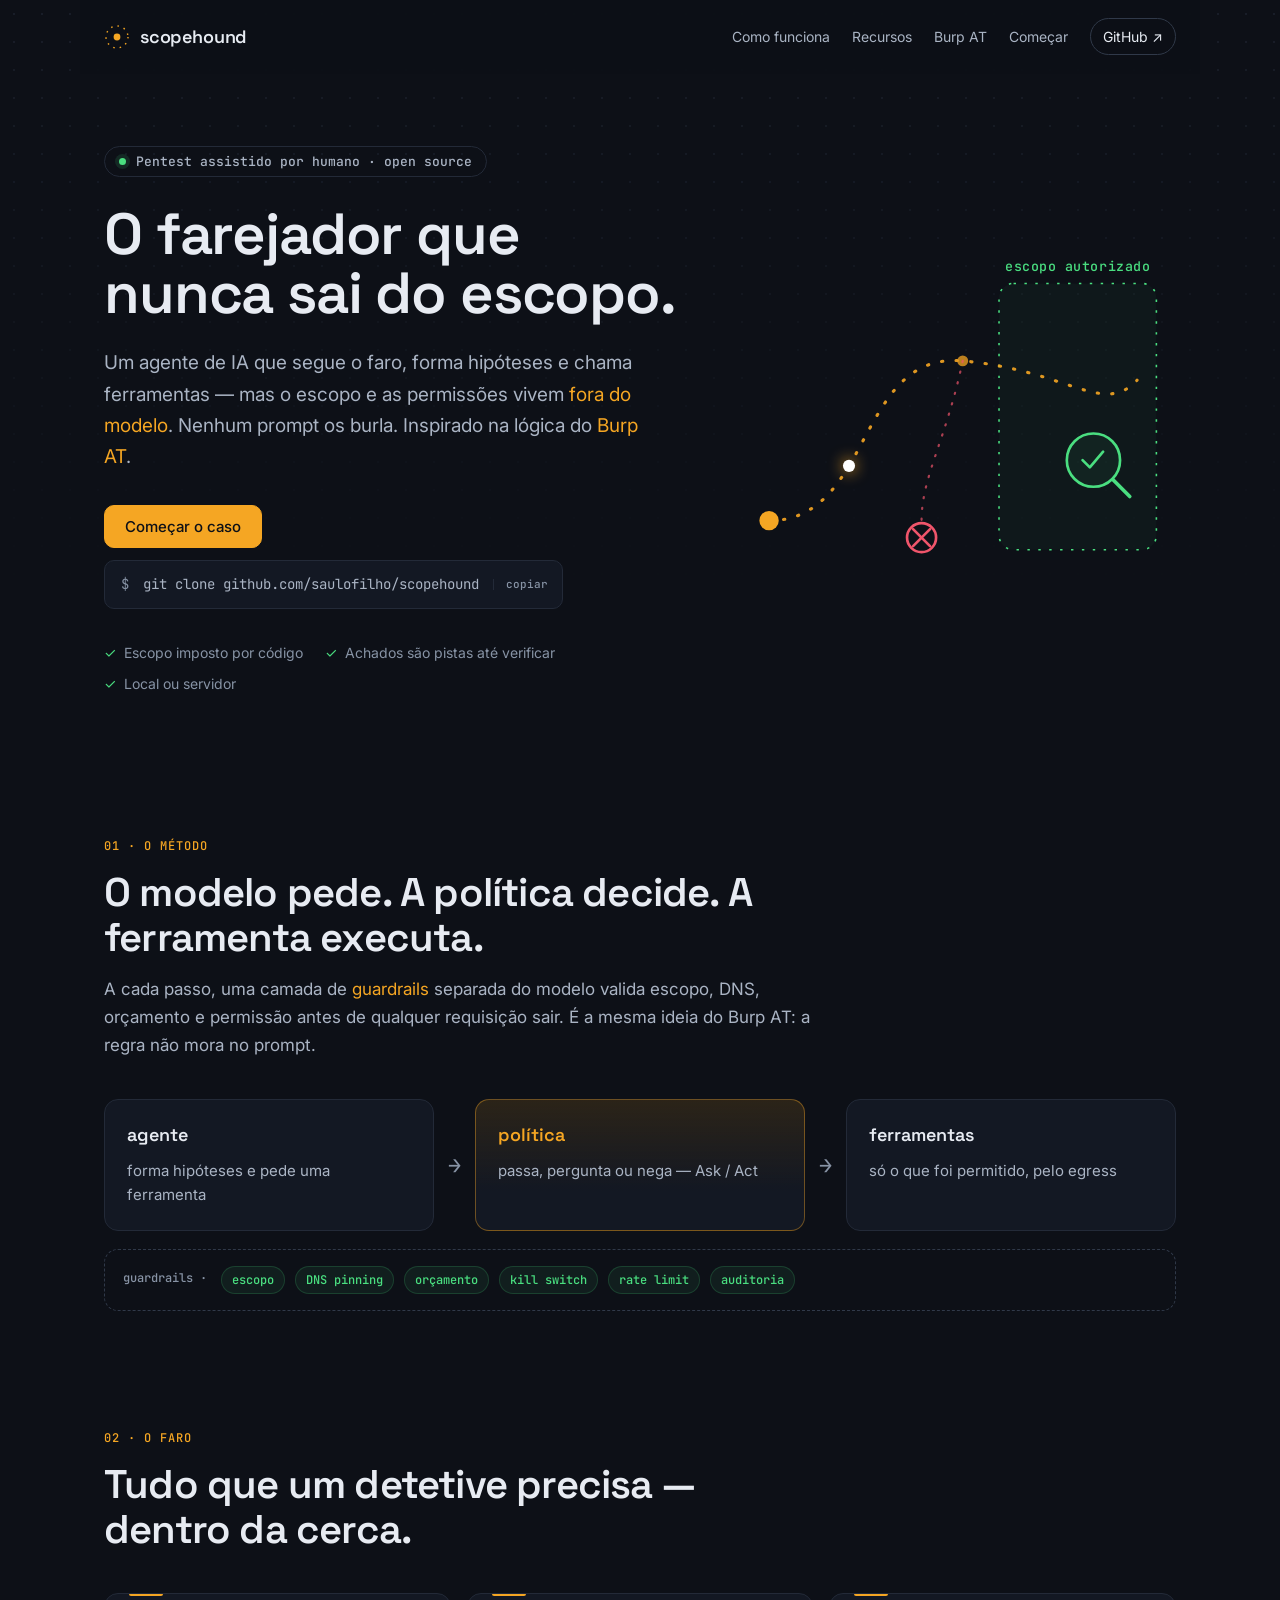
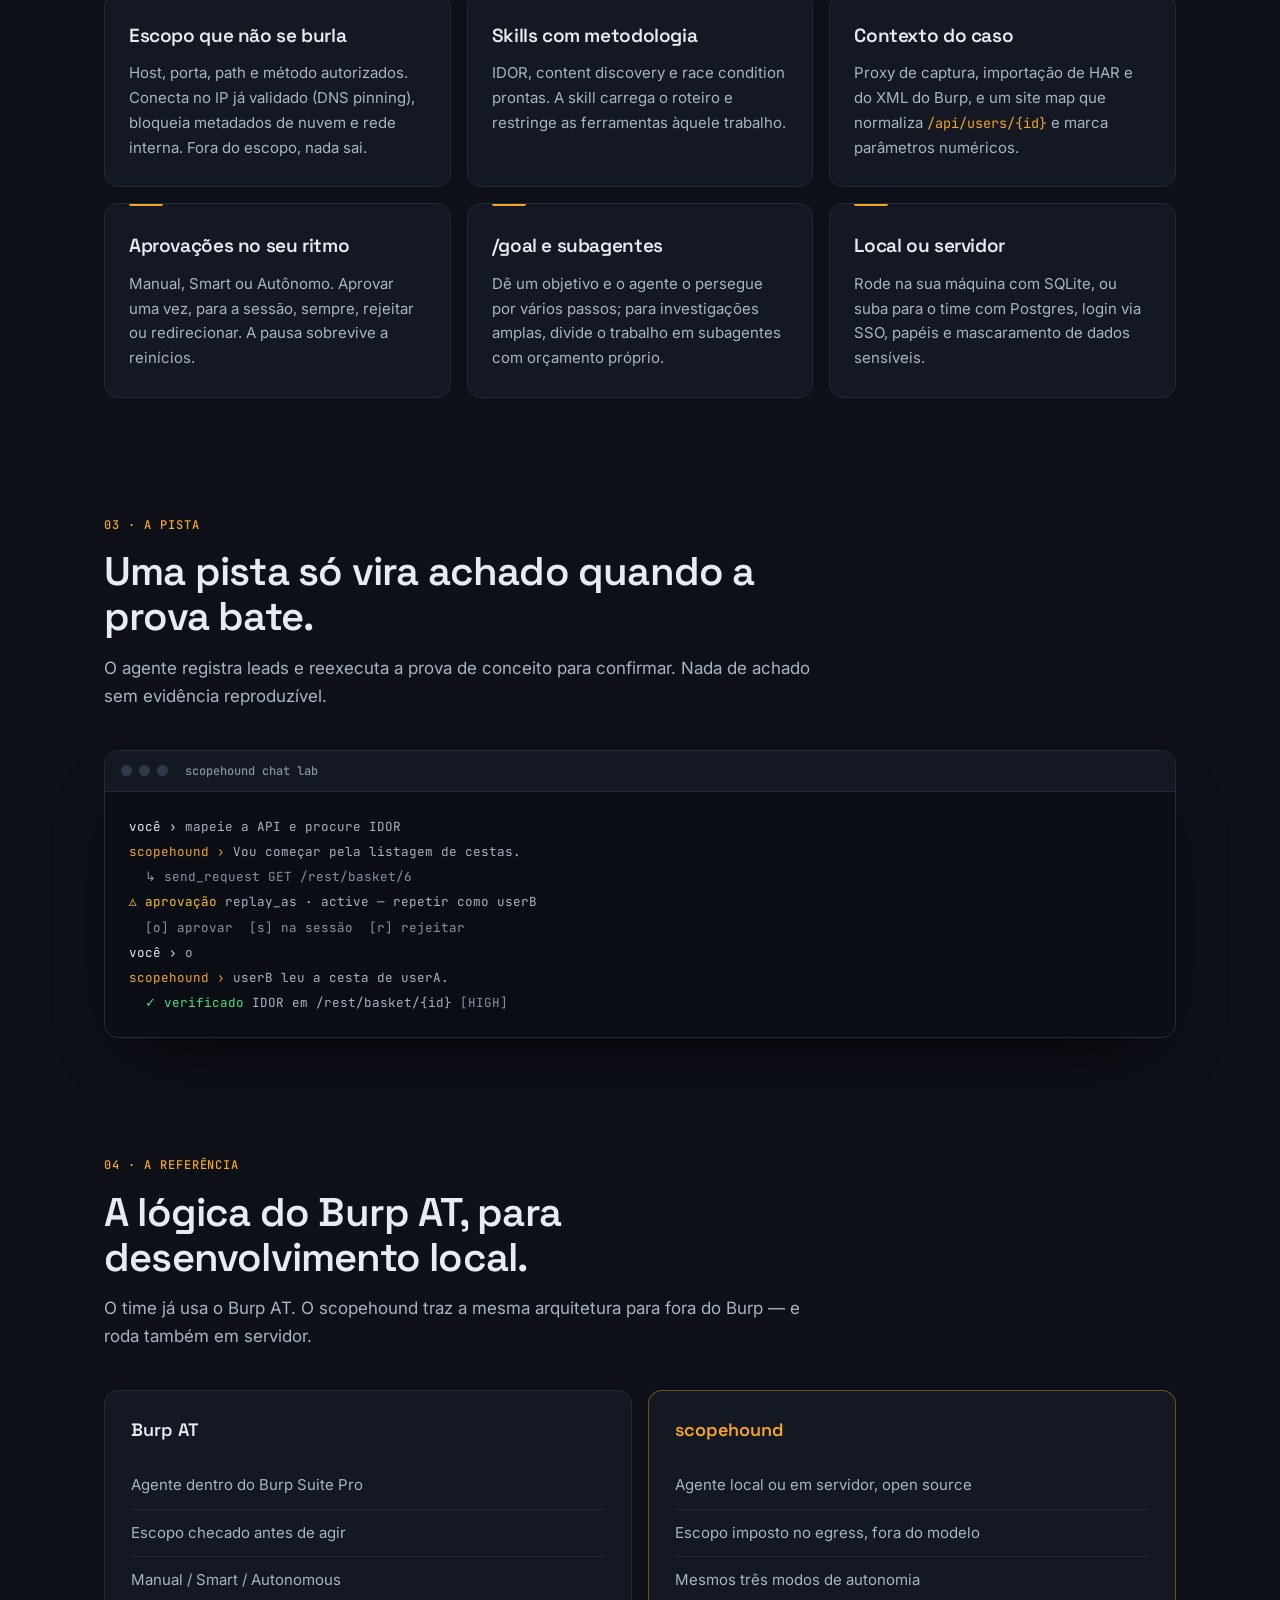
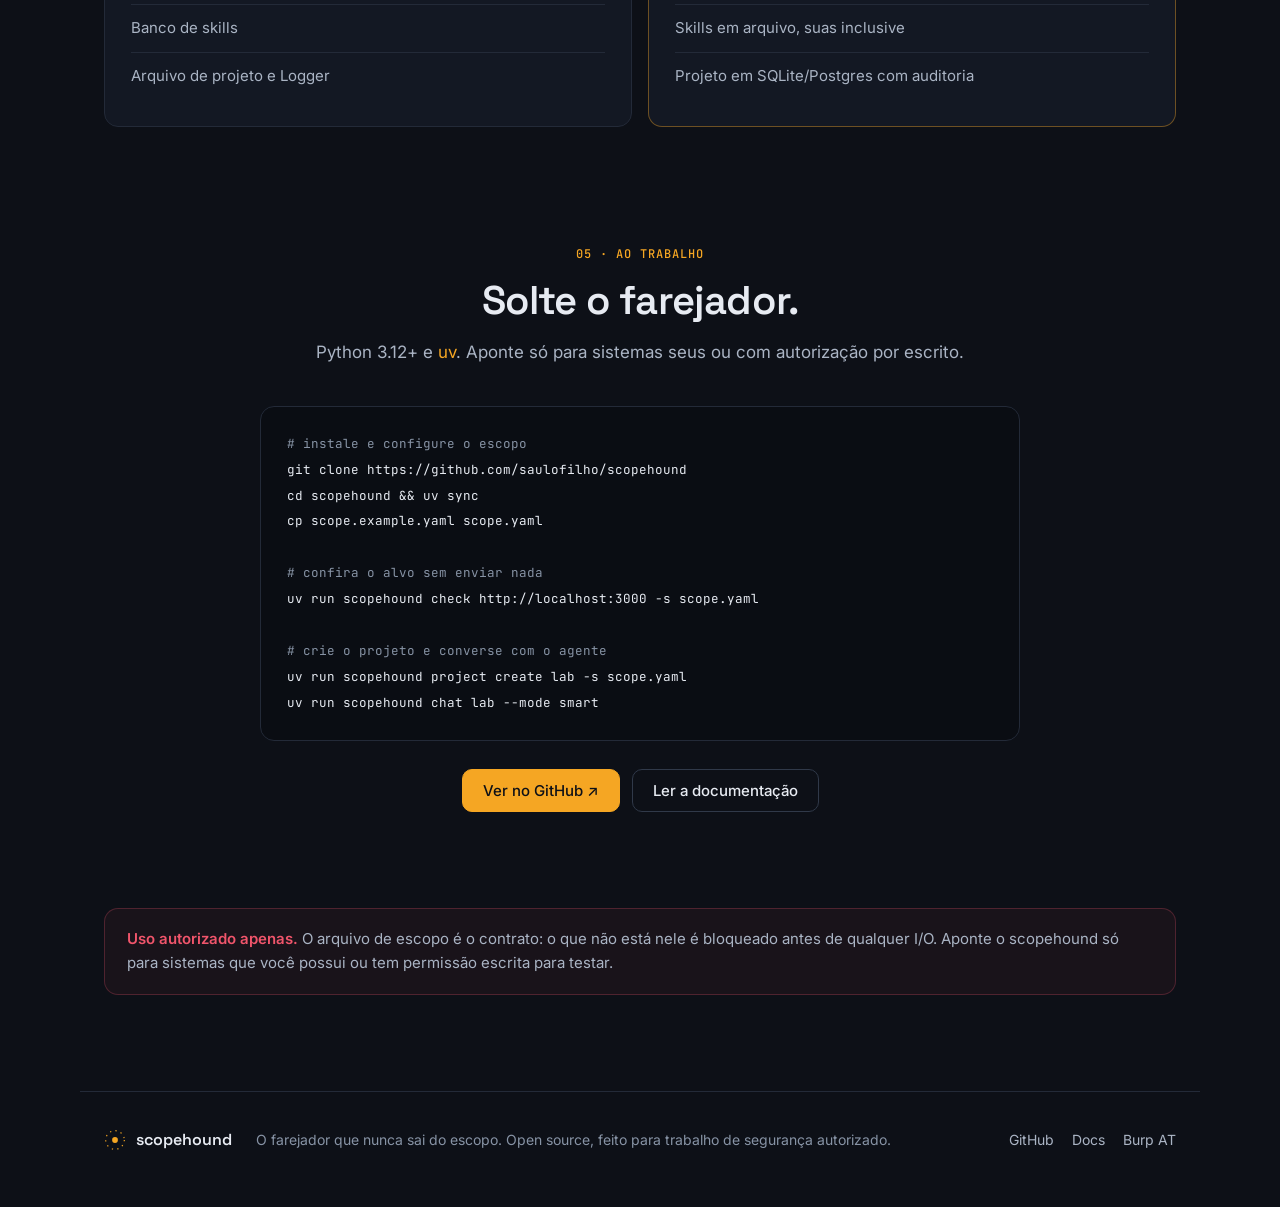
==== docs/index.html @ 9449664c "docs: site do projeto no GitHub Pages Landing page em docs/ (HTML/CSS/JS, sem build) com a identidad" ====
<!doctype html>
<html lang="pt-BR">
<head>
<meta charset="utf-8" />
<meta name="viewport" content="width=device-width, initial-scale=1" />
<title>scopehound — o farejador que nunca sai do escopo</title>
<meta name="description" content="Agente de IA para pentest assistido por humano, inspirado na lógica do Burp AT. Escopo e permissões vivem fora do modelo — nenhum prompt os burla. Roda local ou em servidor." />
<link rel="icon" href="favicon.svg" type="image/svg+xml" />
<meta property="og:type" content="website" />
<meta property="og:title" content="scopehound — o farejador que nunca sai do escopo" />
<meta property="og:description" content="Agente de IA para pentest assistido por humano. O escopo e as permissões vivem fora do modelo." />
<meta property="og:image" content="og.png" />
<meta property="og:url" content="https://saulofilho.github.io/scopehound/" />
<meta name="twitter:card" content="summary_large_image" />
<link rel="preconnect" href="https://fonts.googleapis.com" />
<link rel="preconnect" href="https://fonts.gstatic.com" crossorigin />
<link href="https://fonts.googleapis.com/css2?family=Space+Grotesk:wght@400;500;600;700&family=Inter:wght@400;500;600&family=JetBrains+Mono:wght@400;500&display=swap" rel="stylesheet" />
<link rel="stylesheet" href="styles.css" />
</head>
<body>
<a class="skip" href="#conteudo">Pular para o conteúdo</a>

<header class="nav" id="topo">
  <a class="brand" href="#topo" aria-label="scopehound, início">
    <svg class="brand-mark" width="26" height="26" viewBox="0 0 26 26" aria-hidden="true">
      <circle cx="13" cy="13" r="11" fill="none" stroke="var(--faro)" stroke-width="1.4" stroke-dasharray="1.5 5" />
      <circle cx="13" cy="13" r="3.4" fill="var(--faro)" />
    </svg>
    <span>scopehound</span>
  </a>
  <nav class="nav-links" aria-label="Seções">
    <a href="#como">Como funciona</a>
    <a href="#recursos">Recursos</a>
    <a href="#burp">Burp AT</a>
    <a href="#comecar">Começar</a>
    <a class="ghost" href="https://github.com/saulofilho/scopehound">GitHub ↗</a>
  </nav>
</header>

<main id="conteudo">

  <section class="hero">
    <div class="hero-text">
      <p class="eyebrow"><span class="dot"></span> Pentest assistido por humano · open source</p>
      <h1>O farejador que <br>nunca sai do escopo.</h1>
      <p class="lede">Um agente de IA que segue o faro, forma hipóteses e chama ferramentas — mas o escopo e as permissões vivem <em>fora do modelo</em>. Nenhum prompt os burla. Inspirado na lógica do <a href="https://portswigger.net/burp/burp-at">Burp AT</a>.</p>
      <div class="cta">
        <a class="btn primary" href="#comecar">Começar o caso</a>
        <code class="install" data-copy="git clone https://github.com/saulofilho/scopehound"><span>git clone github.com/saulofilho/scopehound</span><i class="copy" aria-hidden="true">copiar</i></code>
      </div>
      <ul class="trust">
        <li>Escopo imposto por código</li>
        <li>Achados são pistas até verificar</li>
        <li>Local ou servidor</li>
      </ul>
    </div>
    <div class="hero-art" aria-hidden="true">
      <svg viewBox="0 0 360 300" class="trail" role="img">
        <rect class="fence" x="214" y="40" width="130" height="220" rx="12" />
        <text class="fence-label" x="279" y="30" text-anchor="middle">escopo autorizado</text>
        <path id="scent" class="scent" d="M24 236 C110 236 96 96 184 104 S300 150 328 120" fill="none" />
        <circle class="faro" cx="24" cy="236" r="8" />
        <circle class="wp" cx="184" cy="104" r="4.5" />
        <path class="detour" d="M184 104 C170 170 150 200 150 236" fill="none" />
        <g class="blocked">
          <circle cx="150" cy="250" r="12" fill="none" />
          <line x1="143" y1="243" x2="157" y2="257" />
          <line x1="157" y1="243" x2="143" y2="257" />
        </g>
        <g class="verified">
          <circle class="lens" cx="292" cy="186" r="22" />
          <line class="lens-handle" x1="308" y1="202" x2="322" y2="216" />
          <path d="M283 186 l6 6 l11 -13" fill="none" />
        </g>
        <circle class="runner" r="5" />
      </svg>
    </div>
  </section>

  <section class="band" id="como">
    <div class="section-head">
      <span class="kicker">01 · o método</span>
      <h2>O modelo pede. A política decide. A ferramenta executa.</h2>
      <p>A cada passo, uma camada de <em>guardrails</em> separada do modelo valida escopo, DNS, orçamento e permissão antes de qualquer requisição sair. É a mesma ideia do Burp AT: a regra não mora no prompt.</p>
    </div>
    <div class="flow">
      <div class="flow-node"><span class="n">agente</span><p>forma hipóteses e pede uma ferramenta</p></div>
      <div class="flow-arrow" aria-hidden="true">→</div>
      <div class="flow-node accent"><span class="n">política</span><p>passa, pergunta ou nega — Ask / Act</p></div>
      <div class="flow-arrow" aria-hidden="true">→</div>
      <div class="flow-node"><span class="n">ferramentas</span><p>só o que foi permitido, pelo egress</p></div>
    </div>
    <div class="guardrail-strip">
      <span>escopo</span><span>DNS pinning</span><span>orçamento</span><span>kill switch</span><span>rate limit</span><span>auditoria</span>
    </div>
  </section>

  <section class="features" id="recursos">
    <div class="section-head">
      <span class="kicker">02 · o faro</span>
      <h2>Tudo que um detetive precisa — dentro da cerca.</h2>
    </div>
    <div class="grid">
      <article class="card">
        <h3>Escopo que não se burla</h3>
        <p>Host, porta, path e método autorizados. Conecta no IP já validado (DNS pinning), bloqueia metadados de nuvem e rede interna. Fora do escopo, nada sai.</p>
      </article>
      <article class="card">
        <h3>Skills com metodologia</h3>
        <p>IDOR, content discovery e race condition prontas. A skill carrega o roteiro e restringe as ferramentas àquele trabalho.</p>
      </article>
      <article class="card">
        <h3>Contexto do caso</h3>
        <p>Proxy de captura, importação de HAR e do XML do Burp, e um site map que normaliza <code>/api/users/{id}</code> e marca parâmetros numéricos.</p>
      </article>
      <article class="card">
        <h3>Aprovações no seu ritmo</h3>
        <p>Manual, Smart ou Autônomo. Aprovar uma vez, para a sessão, sempre, rejeitar ou redirecionar. A pausa sobrevive a reinícios.</p>
      </article>
      <article class="card">
        <h3>/goal e subagentes</h3>
        <p>Dê um objetivo e o agente o persegue por vários passos; para investigações amplas, divide o trabalho em subagentes com orçamento próprio.</p>
      </article>
      <article class="card">
        <h3>Local ou servidor</h3>
        <p>Rode na sua máquina com SQLite, ou suba para o time com Postgres, login via SSO, papéis e mascaramento de dados sensíveis.</p>
      </article>
    </div>
  </section>

  <section class="band terminal-band">
    <div class="section-head">
      <span class="kicker">03 · a pista</span>
      <h2>Uma pista só vira achado quando a prova bate.</h2>
      <p>O agente registra leads e reexecuta a prova de conceito para confirmar. Nada de achado sem evidência reproduzível.</p>
    </div>
    <div class="terminal" role="img" aria-label="Transcrição de uma sessão do scopehound no terminal">
      <div class="term-head"><span></span><span></span><span></span><em>scopehound chat lab</em></div>
      <pre><code><span class="u">você ›</span> mapeie a API e procure IDOR
<span class="a">scopehound ›</span> Vou começar pela listagem de cestas.
  <span class="muted">↳ send_request GET /rest/basket/6</span>
<span class="warn">⚠ aprovação</span> replay_as · active — repetir como userB
  <span class="muted">[o] aprovar  [s] na sessão  [r] rejeitar</span>
<span class="u">você ›</span> o
<span class="a">scopehound ›</span> userB leu a cesta de userA.
  <span class="ok">✓ verificado</span> IDOR em /rest/basket/{id} <span class="muted">[HIGH]</span></code></pre>
    </div>
  </section>

  <section class="band compare" id="burp">
    <div class="section-head">
      <span class="kicker">04 · a referência</span>
      <h2>A lógica do Burp AT, para desenvolvimento local.</h2>
      <p>O time já usa o Burp AT. O scopehound traz a mesma arquitetura para fora do Burp — e roda também em servidor.</p>
    </div>
    <div class="compare-grid">
      <div class="col"><span class="col-h">Burp AT</span>
        <ul><li>Agente dentro do Burp Suite Pro</li><li>Escopo checado antes de agir</li><li>Manual / Smart / Autonomous</li><li>Banco de skills</li><li>Arquivo de projeto e Logger</li></ul>
      </div>
      <div class="col mine"><span class="col-h">scopehound</span>
        <ul><li>Agente local ou em servidor, open source</li><li>Escopo imposto no egress, fora do modelo</li><li>Mesmos três modos de autonomia</li><li>Skills em arquivo, suas inclusive</li><li>Projeto em SQLite/Postgres com auditoria</li></ul>
      </div>
    </div>
  </section>

  <section class="start" id="comecar">
    <div class="section-head center">
      <span class="kicker">05 · ao trabalho</span>
      <h2>Solte o farejador.</h2>
      <p>Python 3.12+ e <a href="https://docs.astral.sh/uv/">uv</a>. Aponte só para sistemas seus ou com autorização por escrito.</p>
    </div>
    <div class="steps">
      <pre class="code-block"><code><span class="c"># instale e configure o escopo</span>
git clone https://github.com/saulofilho/scopehound
cd scopehound &amp;&amp; uv sync
cp scope.example.yaml scope.yaml

<span class="c"># confira o alvo sem enviar nada</span>
uv run scopehound check http://localhost:3000 -s scope.yaml

<span class="c"># crie o projeto e converse com o agente</span>
uv run scopehound project create lab -s scope.yaml
uv run scopehound chat lab --mode smart</code></pre>
    </div>
    <div class="start-cta">
      <a class="btn primary" href="https://github.com/saulofilho/scopehound">Ver no GitHub ↗</a>
      <a class="btn" href="https://github.com/saulofilho/scopehound#readme">Ler a documentação</a>
    </div>
  </section>

  <aside class="authorized">
    <strong>Uso autorizado apenas.</strong> O arquivo de escopo é o contrato: o que não está nele é bloqueado antes de qualquer I/O. Aponte o scopehound só para sistemas que você possui ou tem permissão escrita para testar.
  </aside>

</main>

<footer class="foot">
  <div class="foot-brand">
    <svg width="22" height="22" viewBox="0 0 26 26" aria-hidden="true"><circle cx="13" cy="13" r="11" fill="none" stroke="var(--faro)" stroke-width="1.4" stroke-dasharray="1.5 5"/><circle cx="13" cy="13" r="3.4" fill="var(--faro)"/></svg>
    <span>scopehound</span>
  </div>
  <p>O farejador que nunca sai do escopo. Open source, feito para trabalho de segurança autorizado.</p>
  <nav class="foot-links">
    <a href="https://github.com/saulofilho/scopehound">GitHub</a>
    <a href="https://github.com/saulofilho/scopehound#readme">Docs</a>
    <a href="https://portswigger.net/burp/burp-at">Burp AT</a>
  </nav>
</footer>

<script src="app.js"></script>
</body>
</html>
---- docs/styles.css ----
:root {
  --tinta: #0d1017;
  --painel: #131823;
  --painel-2: #181e2b;
  --linha: #232a38;
  --linha-forte: #303949;
  --texto: #e7ebf2;
  --texto-2: #aab4c4;
  --nevoa: #8793a5;
  --faro: #f5a623;
  --faro-suave: #f5a62322;
  --ok: #4ade80;
  --bloq: #f0556b;
  --display: "Space Grotesk", system-ui, sans-serif;
  --corpo: "Inter", system-ui, sans-serif;
  --mono: "JetBrains Mono", ui-monospace, monospace;
  --raio: 14px;
  --largura: 1120px;
}

* { box-sizing: border-box; }
html { scroll-behavior: smooth; -webkit-text-size-adjust: 100%; }
@media (prefers-reduced-motion: reduce) { html { scroll-behavior: auto; } }

body {
  margin: 0;
  background: var(--tinta);
  color: var(--texto);
  font: 16px/1.65 var(--corpo);
  -webkit-font-smoothing: antialiased;
  overflow-x: hidden;
}
body::before {
  content: "";
  position: fixed;
  inset: 0;
  z-index: -1;
  background-image: radial-gradient(var(--linha) 1px, transparent 1px);
  background-size: 28px 28px;
  mask-image: linear-gradient(to bottom, #000 0%, transparent 70%);
  opacity: .55;
  pointer-events: none;
}

a { color: var(--faro); text-decoration: none; }
a:hover { text-decoration: underline; text-underline-offset: 3px; }
em { font-style: normal; color: var(--faro); }
code, pre { font-family: var(--mono); font-variant-ligatures: none; }
code { font-size: .9em; }
:focus-visible { outline: 2px solid var(--faro); outline-offset: 3px; border-radius: 6px; }

.skip { position: absolute; left: -9999px; }
.skip:focus { left: 16px; top: 16px; z-index: 10; background: var(--painel); padding: 8px 12px; border-radius: 8px; }

/* ---- nav ---- */
.nav {
  position: sticky; top: 0; z-index: 5;
  display: flex; align-items: center; gap: 24px;
  max-width: var(--largura); margin: 0 auto; padding: 18px 24px;
  backdrop-filter: blur(10px);
  background: color-mix(in srgb, var(--tinta) 82%, transparent);
  border-bottom: 1px solid transparent;
  transition: border-color .2s;
}
.nav.scrolled { border-bottom-color: var(--linha); }
.brand { display: inline-flex; align-items: center; gap: 10px; color: var(--texto); font: 600 18px/1 var(--display); letter-spacing: -.01em; }
.brand:hover { text-decoration: none; }
.nav-links { margin-left: auto; display: flex; gap: 22px; align-items: center; }
.nav-links a { color: var(--texto-2); font-size: 14px; }
.nav-links a:hover { color: var(--texto); text-decoration: none; }
.nav-links .ghost { border: 1px solid var(--linha-forte); padding: 6px 12px; border-radius: 999px; color: var(--texto); }

/* ---- layout ---- */
main > section, .authorized { max-width: var(--largura); margin: 0 auto; padding: 0 24px; }
.band, .features, .start { padding-top: 112px; }

.section-head { max-width: 720px; margin-bottom: 40px; }
.section-head.center { margin-left: auto; margin-right: auto; text-align: center; }
.kicker { font: 500 12px/1 var(--mono); color: var(--faro); letter-spacing: .08em; text-transform: uppercase; }
h1, h2, h3 { font-family: var(--display); letter-spacing: -.02em; margin: 0; }
h2 { font-size: clamp(28px, 3.6vw, 40px); line-height: 1.12; font-weight: 600; margin: 14px 0 14px; }
.section-head p { color: var(--texto-2); font-size: 17px; margin: 0; }

/* ---- hero ---- */
.hero { display: grid; grid-template-columns: minmax(0, 1.35fr) minmax(0, 1fr); gap: 48px; align-items: center; padding-top: 72px; padding-bottom: 24px; }
.eyebrow { display: inline-flex; align-items: center; gap: 10px; font: 500 13px/1 var(--mono); color: var(--texto-2); border: 1px solid var(--linha); padding: 8px 14px; border-radius: 999px; margin: 0 0 28px; }
.eyebrow .dot { width: 7px; height: 7px; border-radius: 50%; background: var(--ok); box-shadow: 0 0 0 4px #4ade801f; }
h1 { font-size: clamp(34px, 5vw, 58px); line-height: 1.02; font-weight: 600; }
.lede { font-size: 19px; color: var(--texto-2); max-width: 560px; margin: 24px 0 32px; }
.cta { display: flex; flex-wrap: wrap; gap: 12px; align-items: center; }
.btn {
  display: inline-flex; align-items: center; gap: 8px;
  font: 500 15px/1 var(--corpo); color: var(--texto);
  padding: 13px 20px; border-radius: 10px; border: 1px solid var(--linha-forte);
  transition: transform .15s, background .15s, border-color .15s;
}
.btn:hover { text-decoration: none; border-color: var(--nevoa); transform: translateY(-1px); }
.btn.primary { background: var(--faro); color: var(--tinta); border-color: var(--faro); }
.btn.primary:hover { background: #ffb43d; border-color: #ffb43d; }
.install {
  display: inline-flex; max-width: 100%; min-width: 0; align-items: center; gap: 14px; cursor: pointer;
  background: var(--painel); border: 1px solid var(--linha); color: var(--texto-2);
  padding: 12px 14px 12px 16px; border-radius: 10px; font-size: 14px;
}
.install span { overflow: hidden; text-overflow: ellipsis; white-space: nowrap; min-width: 0; }
.install::before { content: "$"; color: var(--nevoa); }
.install .copy { font: 500 11px/1 var(--mono); font-style: normal; color: var(--nevoa); border-left: 1px solid var(--linha); padding-left: 12px; }
.install.copied .copy { color: var(--ok); }
.trust { list-style: none; display: flex; flex-wrap: wrap; gap: 8px 22px; padding: 0; margin: 32px 0 0; color: var(--nevoa); font-size: 14px; }
.trust li::before { content: "✓"; color: var(--ok); margin-right: 8px; }

.hero-art { position: relative; }
.trail { width: 100%; height: auto; overflow: visible; }
.fence { fill: #4ade800a; stroke: var(--ok); stroke-width: 1.3; stroke-dasharray: 2 7; }
.fence-label { font: 500 11px var(--mono); fill: var(--ok); letter-spacing: .04em; }
.scent { stroke: var(--faro); stroke-width: 2.6; stroke-linecap: round; stroke-dasharray: 1 11; opacity: .9; }
.faro { fill: var(--faro); }
.wp { fill: var(--faro); opacity: .75; }
.lens { fill: #4ade800d; }
.lens-handle { stroke: var(--ok); stroke-width: 3; stroke-linecap: round; }
.detour { stroke: var(--bloq); stroke-width: 1.8; stroke-linecap: round; stroke-dasharray: 1 8; opacity: .7; }
.verified circle, .verified path { stroke: var(--ok); stroke-width: 2.2; stroke-linecap: round; stroke-linejoin: round; }
.blocked circle, .blocked line { stroke: var(--bloq); stroke-width: 2.2; stroke-linecap: round; }
.runner { fill: #fff; filter: drop-shadow(0 0 6px var(--faro)); }
.faro { animation: pulse 2.4s ease-in-out infinite; transform-origin: 24px 236px; }
@keyframes pulse { 50% { transform: scale(1.25); opacity: .75; } }

/* ---- fluxo ---- */
.flow { display: grid; grid-template-columns: 1fr auto 1fr auto 1fr; gap: 14px; align-items: stretch; }
.flow-node { background: var(--painel); border: 1px solid var(--linha); border-radius: var(--raio); padding: 22px; }
.flow-node .n { font: 600 18px/1 var(--display); }
.flow-node p { color: var(--texto-2); margin: 10px 0 0; font-size: 15px; }
.flow-node.accent { border-color: #f5a62366; background: linear-gradient(180deg, var(--faro-suave), var(--painel) 70%); }
.flow-node.accent .n { color: var(--faro); }
.flow-arrow { display: grid; place-items: center; color: var(--nevoa); font: 500 22px var(--mono); }
.guardrail-strip { margin-top: 18px; display: flex; flex-wrap: wrap; gap: 10px; padding: 16px 18px; border: 1px dashed var(--linha-forte); border-radius: var(--raio); }
.guardrail-strip::before { content: "guardrails ·"; font: 500 12px/2 var(--mono); color: var(--nevoa); margin-right: 4px; }
.guardrail-strip span { font: 500 12px/1 var(--mono); color: var(--ok); background: #4ade8012; border: 1px solid #4ade802e; padding: 7px 10px; border-radius: 999px; }

/* ---- recursos ---- */
.grid { display: grid; grid-template-columns: repeat(3, 1fr); gap: 16px; }
.card {
  position: relative; background: var(--painel); border: 1px solid var(--linha); border-radius: var(--raio);
  padding: 26px 24px; transition: border-color .2s, transform .2s;
}
.card::before { content: ""; position: absolute; left: 24px; top: 0; width: 34px; height: 2px; background: var(--faro); border-radius: 0 0 2px 2px; }
.card:hover { border-color: var(--linha-forte); transform: translateY(-2px); }
.card h3 { font-size: 19px; font-weight: 600; margin-bottom: 10px; }
.card p { color: var(--texto-2); margin: 0; font-size: 15px; }
.card code { color: var(--faro); }

/* ---- terminal ---- */
.terminal { background: #0a0d13; border: 1px solid var(--linha); border-radius: var(--raio); overflow: hidden; box-shadow: 0 30px 80px -40px #000; }
.term-head { display: flex; align-items: center; gap: 7px; padding: 12px 16px; border-bottom: 1px solid var(--linha); background: var(--painel); }
.term-head span { width: 11px; height: 11px; border-radius: 50%; background: var(--linha-forte); }
.term-head em { margin-left: 10px; font: 500 12px var(--mono); color: var(--nevoa); }
.terminal pre { margin: 0; padding: 22px 24px; overflow-x: auto; font: 14px/1.8 var(--mono); color: var(--texto-2); }
.terminal .u { color: var(--texto); }
.terminal .a { color: var(--faro); }
.terminal .muted { color: var(--nevoa); }
.terminal .warn { color: #fbbf24; }
.terminal .ok { color: var(--ok); }

/* ---- comparação ---- */
.compare-grid { display: grid; grid-template-columns: 1fr 1fr; gap: 16px; }
.col { background: var(--painel); border: 1px solid var(--linha); border-radius: var(--raio); padding: 26px; }
.col.mine { border-color: #f5a62366; }
.col-h { font: 600 18px/1 var(--display); }
.col.mine .col-h { color: var(--faro); }
.col ul { list-style: none; padding: 0; margin: 18px 0 0; }
.col li { padding: 11px 0; border-top: 1px solid var(--linha); color: var(--texto-2); font-size: 15px; }
.col li:first-child { border-top: 0; }

/* ---- começar ---- */
.steps { max-width: 760px; margin: 0 auto; }
.code-block { background: #0a0d13; border: 1px solid var(--linha); border-radius: var(--raio); padding: 24px 26px; margin: 0; overflow-x: auto; font: 14px/1.85 var(--mono); color: var(--texto); }
.code-block .c { color: var(--nevoa); }
.start-cta { display: flex; justify-content: center; gap: 12px; flex-wrap: wrap; margin-top: 28px; }

.authorized {
  margin-top: 96px !important; padding: 18px 22px !important;
  max-width: calc(var(--largura) - 48px) !important;
  border: 1px solid #f0556b40; background: #f0556b0d; border-radius: var(--raio);
  color: var(--texto-2); font-size: 15px;
}
.authorized strong { color: var(--bloq); font-weight: 600; }

/* ---- rodapé ---- */
.foot { max-width: var(--largura); margin: 96px auto 0; padding: 36px 24px 56px; border-top: 1px solid var(--linha); display: grid; grid-template-columns: auto 1fr auto; gap: 24px; align-items: center; }
.foot-brand { display: inline-flex; align-items: center; gap: 10px; font: 600 16px var(--display); }
.foot p { color: var(--nevoa); font-size: 14px; margin: 0; }
.foot-links { display: flex; gap: 18px; }
.foot-links a { color: var(--texto-2); font-size: 14px; }

/* ---- revelar ao rolar ---- */
.reveal { opacity: 0; transform: translateY(18px); transition: opacity .6s ease, transform .6s ease; }
.reveal.in { opacity: 1; transform: none; }
@media (prefers-reduced-motion: reduce) {
  .reveal { opacity: 1; transform: none; transition: none; }
  .faro { animation: none; }
}

/* ---- responsivo ---- */
@media (max-width: 920px) {
  .hero { grid-template-columns: minmax(0, 1fr); padding-top: 40px; }
  .hero-art { max-width: 440px; }
  .grid { grid-template-columns: 1fr 1fr; }
  .flow { grid-template-columns: 1fr; }
  .flow-arrow { transform: rotate(90deg); padding: 2px 0; }
}
@media (max-width: 640px) {
  .nav { padding: 14px 16px; }
  .nav-links a:not(.ghost) { display: none; }
  main > section, .authorized { padding-left: 16px; padding-right: 16px; }
  .band, .features, .start { padding-top: 80px; }
  .grid, .compare-grid { grid-template-columns: minmax(0, 1fr); }
  .flow { grid-template-columns: minmax(0, 1fr); }
  h1 br { display: none; }
  .eyebrow { font-size: 12px; }
  .foot { grid-template-columns: 1fr; padding: 32px 16px 48px; }
  .authorized { margin-left: 16px !important; margin-right: 16px !important; }
}
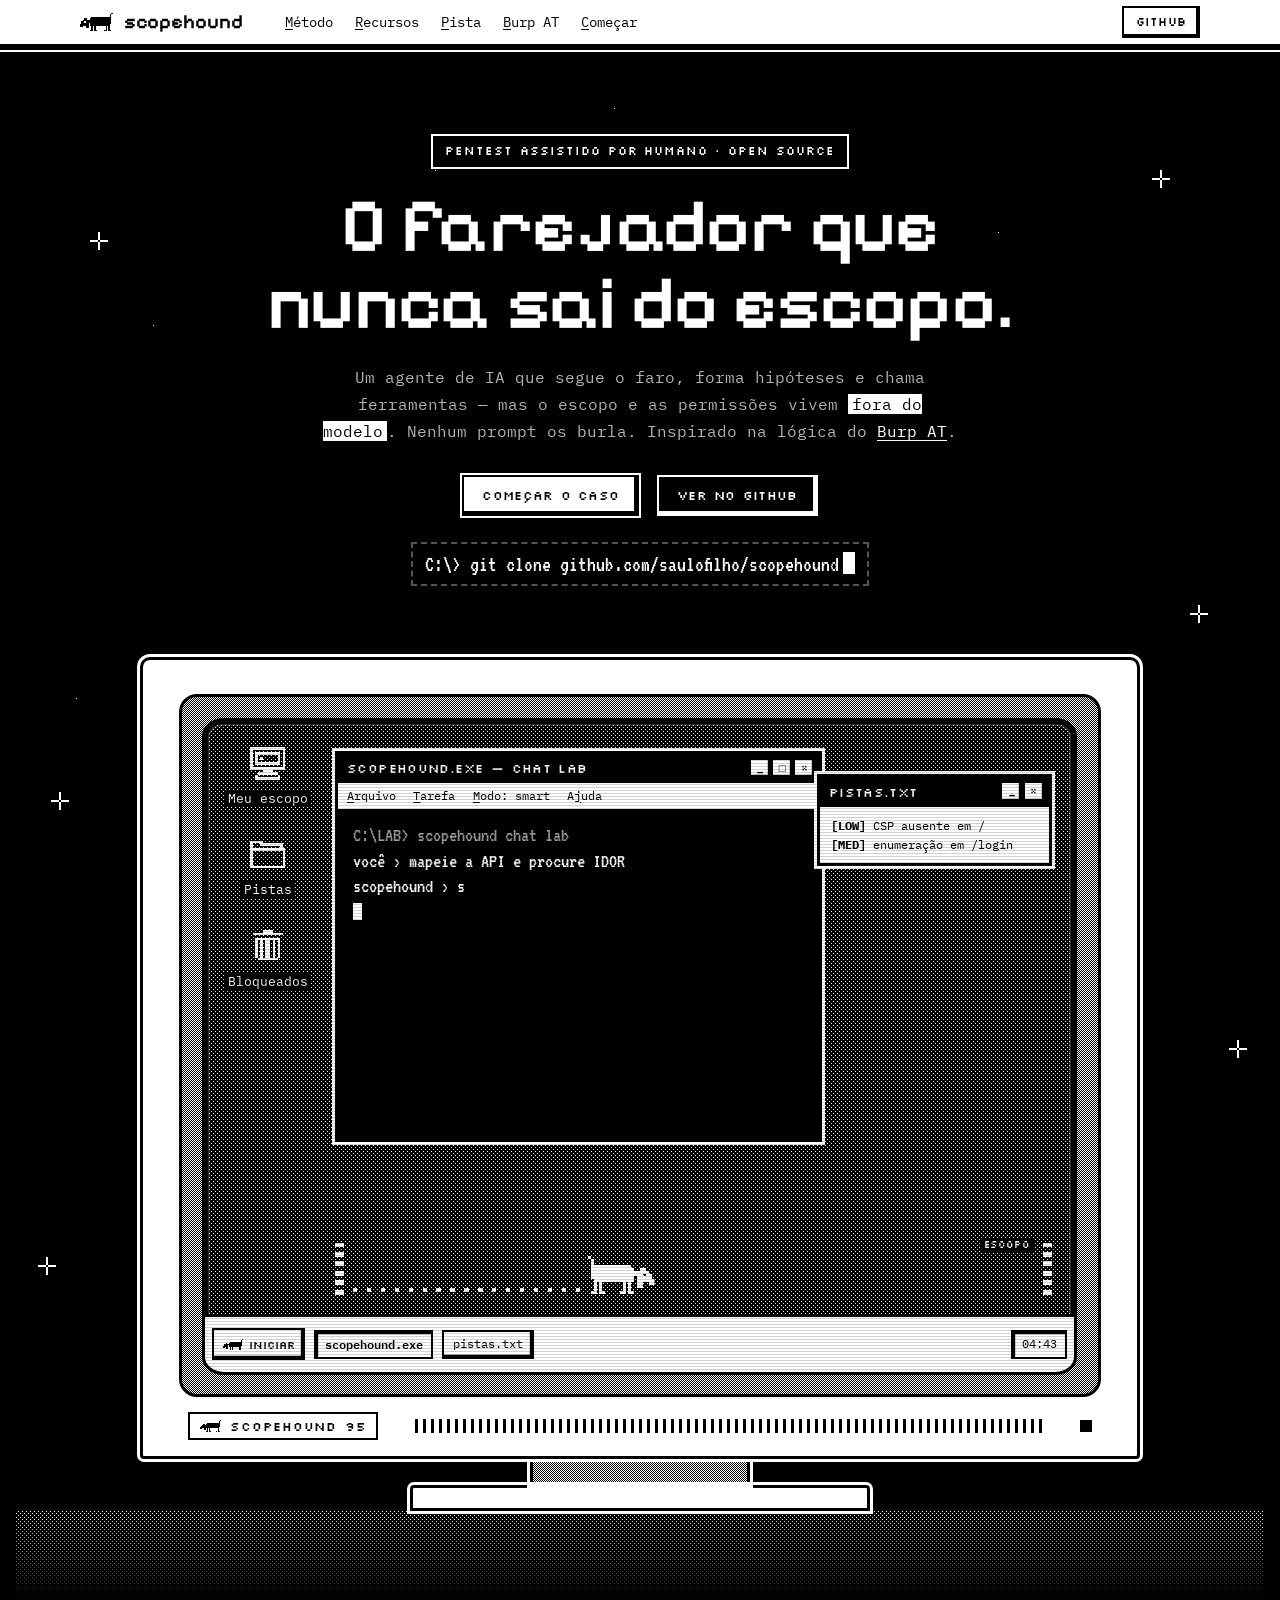
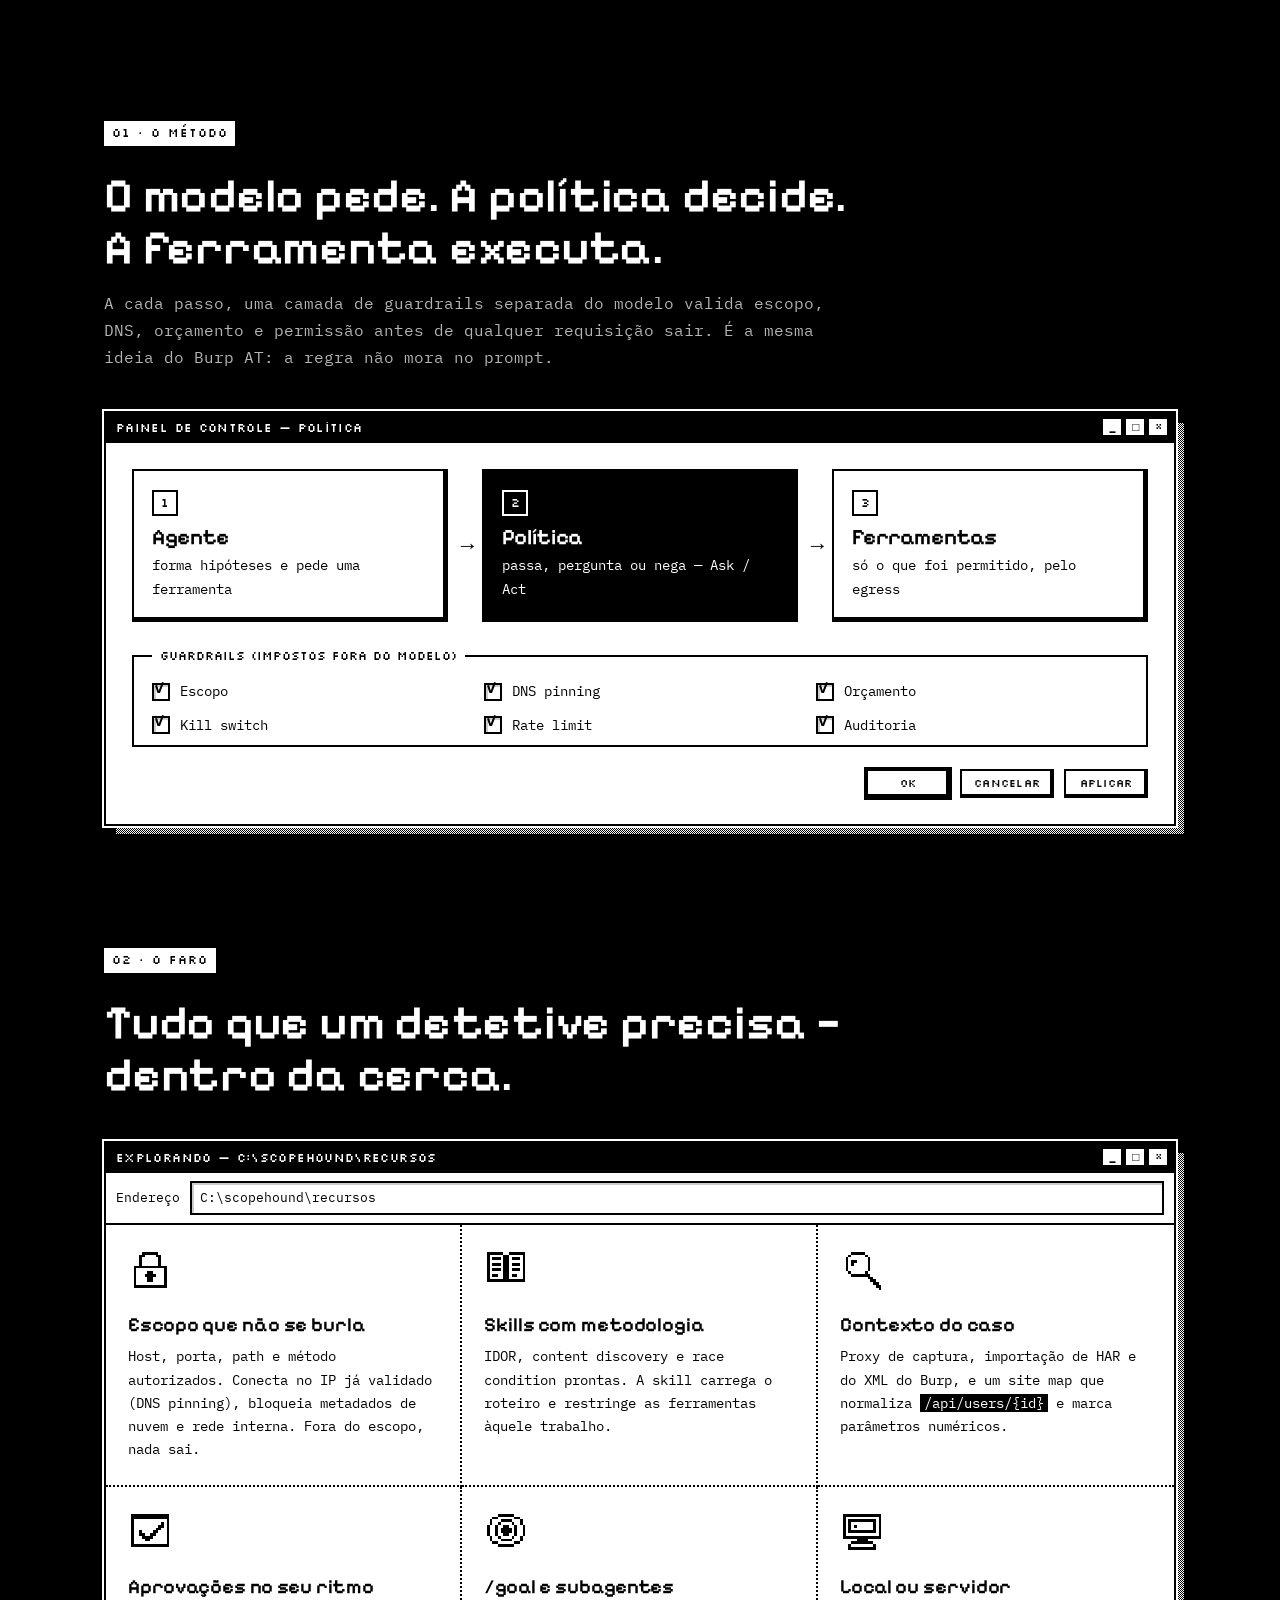
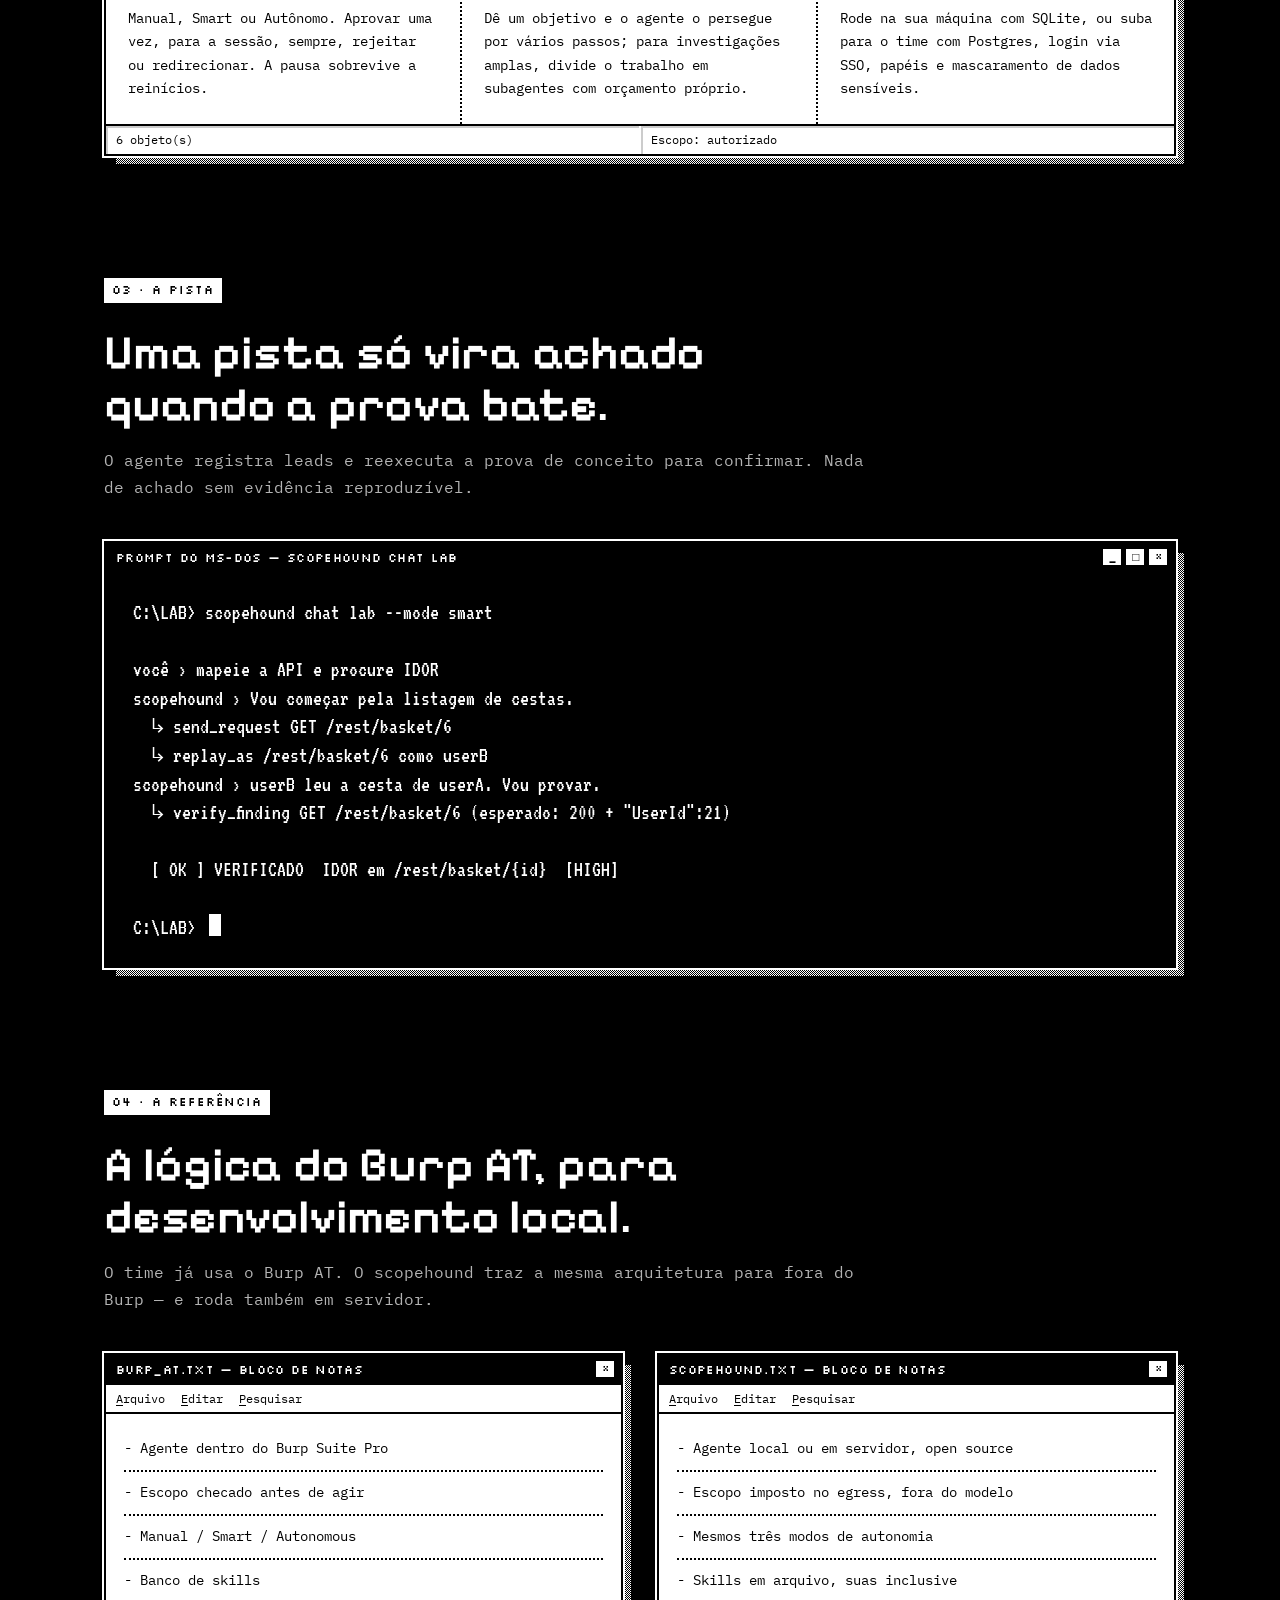
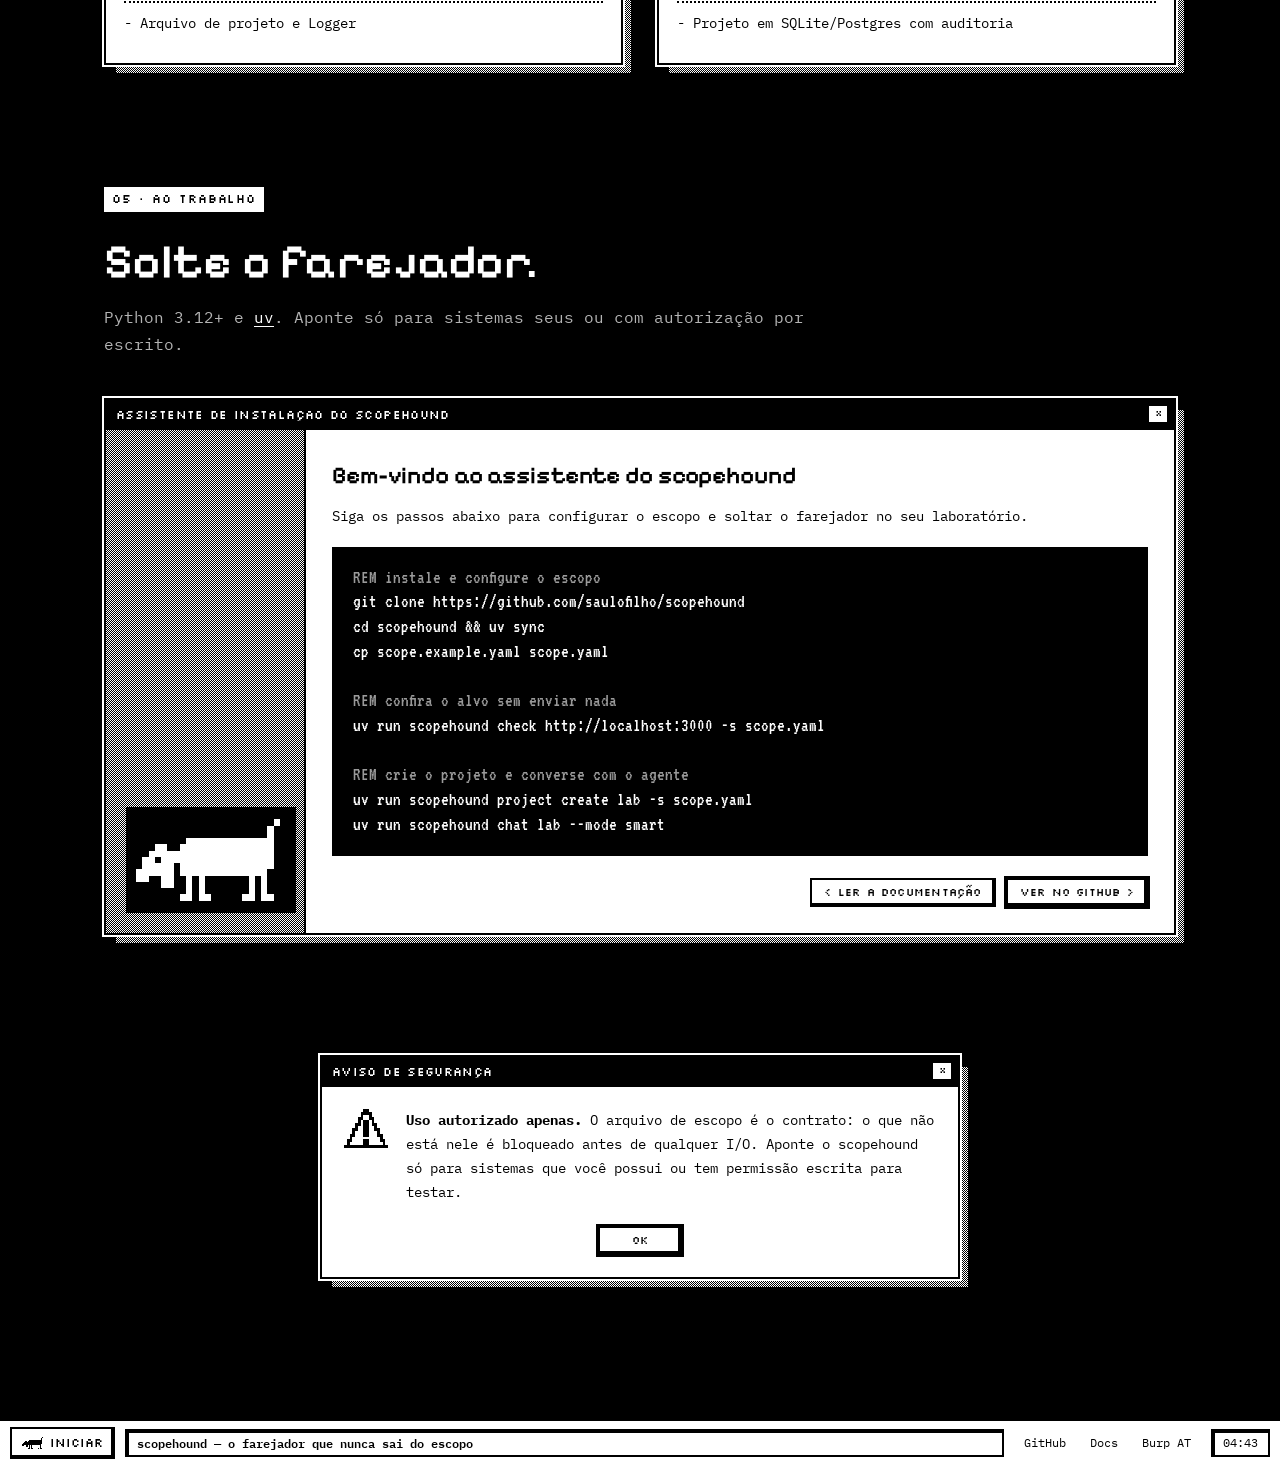
==== commit a7118b53: "docs: site refeito em estilo Windows 95 de 1 bit Preto, branco e pontilhado, com fontes pixeladas. O" ====
--- a/docs/index.html
+++ b/docs/index.html
@@ -9,202 +9,275 @@
 <meta property="og:type" content="website" />
 <meta property="og:title" content="scopehound — o farejador que nunca sai do escopo" />
 <meta property="og:description" content="Agente de IA para pentest assistido por humano. O escopo e as permissões vivem fora do modelo." />
-<meta property="og:image" content="og.png" />
+<meta property="og:image" content="https://saulofilho.github.io/scopehound/og.png" />
 <meta property="og:url" content="https://saulofilho.github.io/scopehound/" />
 <meta name="twitter:card" content="summary_large_image" />
 <link rel="preconnect" href="https://fonts.googleapis.com" />
 <link rel="preconnect" href="https://fonts.gstatic.com" crossorigin />
-<link href="https://fonts.googleapis.com/css2?family=Space+Grotesk:wght@400;500;600;700&family=Inter:wght@400;500;600&family=JetBrains+Mono:wght@400;500&display=swap" rel="stylesheet" />
+<link href="https://fonts.googleapis.com/css2?family=IBM+Plex+Mono:wght@400;500;600&family=Pixelify+Sans:wght@400;500;600;700&family=Silkscreen&family=VT323&display=swap" rel="stylesheet" />
 <link rel="stylesheet" href="styles.css" />
 </head>
 <body>
 <a class="skip" href="#conteudo">Pular para o conteúdo</a>
 
-<header class="nav" id="topo">
+<header class="menubar" id="topo">
   <a class="brand" href="#topo" aria-label="scopehound, início">
-    <svg class="brand-mark" width="26" height="26" viewBox="0 0 26 26" aria-hidden="true">
-      <circle cx="13" cy="13" r="11" fill="none" stroke="var(--faro)" stroke-width="1.4" stroke-dasharray="1.5 5" />
-      <circle cx="13" cy="13" r="3.4" fill="var(--faro)" />
-    </svg>
+    <i class="px" data-px="hound" aria-hidden="true"></i>
     <span>scopehound</span>
   </a>
-  <nav class="nav-links" aria-label="Seções">
-    <a href="#como">Como funciona</a>
-    <a href="#recursos">Recursos</a>
-    <a href="#burp">Burp AT</a>
-    <a href="#comecar">Começar</a>
-    <a class="ghost" href="https://github.com/saulofilho/scopehound">GitHub ↗</a>
+  <nav aria-label="Seções">
+    <a href="#metodo"><u>M</u>étodo</a>
+    <a href="#recursos"><u>R</u>ecursos</a>
+    <a href="#pista"><u>P</u>ista</a>
+    <a href="#burp"><u>B</u>urp AT</a>
+    <a href="#comecar"><u>C</u>omeçar</a>
   </nav>
+  <a class="btn95 small" href="https://github.com/saulofilho/scopehound">GitHub</a>
 </header>
 
 <main id="conteudo">
 
   <section class="hero">
-    <div class="hero-text">
-      <p class="eyebrow"><span class="dot"></span> Pentest assistido por humano · open source</p>
-      <h1>O farejador que <br>nunca sai do escopo.</h1>
-      <p class="lede">Um agente de IA que segue o faro, forma hipóteses e chama ferramentas — mas o escopo e as permissões vivem <em>fora do modelo</em>. Nenhum prompt os burla. Inspirado na lógica do <a href="https://portswigger.net/burp/burp-at">Burp AT</a>.</p>
+    <div class="stars" aria-hidden="true"></div>
+    <div class="hero-copy">
+      <p class="kicker">Pentest assistido por humano · open source</p>
+      <h1>O farejador que nunca sai do escopo.</h1>
+      <p class="lede">Um agente de IA que segue o faro, forma hipóteses e chama ferramentas — mas o escopo e as permissões vivem <mark>fora do modelo</mark>. Nenhum prompt os burla. Inspirado na lógica do <a href="https://portswigger.net/burp/burp-at">Burp AT</a>.</p>
       <div class="cta">
-        <a class="btn primary" href="#comecar">Começar o caso</a>
-        <code class="install" data-copy="git clone https://github.com/saulofilho/scopehound"><span>git clone github.com/saulofilho/scopehound</span><i class="copy" aria-hidden="true">copiar</i></code>
-      </div>
-      <ul class="trust">
-        <li>Escopo imposto por código</li>
-        <li>Achados são pistas até verificar</li>
-        <li>Local ou servidor</li>
-      </ul>
-    </div>
-    <div class="hero-art" aria-hidden="true">
-      <svg viewBox="0 0 360 300" class="trail" role="img">
-        <rect class="fence" x="214" y="40" width="130" height="220" rx="12" />
-        <text class="fence-label" x="279" y="30" text-anchor="middle">escopo autorizado</text>
-        <path id="scent" class="scent" d="M24 236 C110 236 96 96 184 104 S300 150 328 120" fill="none" />
-        <circle class="faro" cx="24" cy="236" r="8" />
-        <circle class="wp" cx="184" cy="104" r="4.5" />
-        <path class="detour" d="M184 104 C170 170 150 200 150 236" fill="none" />
-        <g class="blocked">
-          <circle cx="150" cy="250" r="12" fill="none" />
-          <line x1="143" y1="243" x2="157" y2="257" />
-          <line x1="157" y1="243" x2="143" y2="257" />
-        </g>
-        <g class="verified">
-          <circle class="lens" cx="292" cy="186" r="22" />
-          <line class="lens-handle" x1="308" y1="202" x2="322" y2="216" />
-          <path d="M283 186 l6 6 l11 -13" fill="none" />
-        </g>
-        <circle class="runner" r="5" />
-      </svg>
-    </div>
-  </section>
-
-  <section class="band" id="como">
-    <div class="section-head">
-      <span class="kicker">01 · o método</span>
+        <a class="btn95" href="#comecar">Começar o caso</a>
+        <a class="btn95 ghost" href="https://github.com/saulofilho/scopehound">Ver no GitHub</a>
+      </div>
+      <code class="prompt" data-copy="git clone https://github.com/saulofilho/scopehound" tabindex="0" role="button" aria-label="Copiar comando git clone">C:\&gt; git clone github.com/saulofilho/scopehound<span class="caret"></span></code>
+    </div>
+
+    <figure class="monitor" aria-label="Ilustração: um computador antigo rodando o scopehound numa área de trabalho estilo Windows 95">
+      <div class="case">
+        <div class="bezel">
+          <div class="screen">
+            <div class="desktop">
+              <ul class="icons" aria-hidden="true">
+                <li><i class="px" data-px="computer"></i><span>Meu escopo</span></li>
+                <li><i class="px" data-px="folder"></i><span>Pistas</span></li>
+                <li><i class="px" data-px="bin"></i><span>Bloqueados</span></li>
+              </ul>
+
+              <div class="win w-main">
+                <div class="title"><span>scopehound.exe — chat lab</span><b class="ctl" aria-hidden="true"><i>_</i><i>□</i><i>×</i></b></div>
+                <div class="menu" aria-hidden="true"><span><u>A</u>rquivo</span><span><u>T</u>arefa</span><span><u>M</u>odo: smart</span><span>A<u>j</u>uda</span></div>
+                <pre class="term" id="term" aria-live="off"></pre>
+              </div>
+
+              <div class="win w-leads">
+                <div class="title"><span>pistas.txt</span><b class="ctl" aria-hidden="true"><i>_</i><i>×</i></b></div>
+                <ul class="leads" id="leads">
+                  <li><b>[LOW]</b> CSP ausente em /</li>
+                  <li><b>[MED]</b> enumeração em /login</li>
+                </ul>
+              </div>
+
+              <div class="win w-dialog" id="dialog" hidden>
+                <div class="title"><span>Aprovação necessária</span><b class="ctl" aria-hidden="true"><i>×</i></b></div>
+                <div class="dlg-body">
+                  <i class="px" data-px="warn" aria-hidden="true"></i>
+                  <p>O agente quer executar:<br><code>send_request PUT /api/BasketItems/7</code><br>Impacto: <b>intrusive</b></p>
+                </div>
+                <div class="dlg-btns">
+                  <span class="btn95 tiny default" id="approve">Aprovar</span>
+                  <span class="btn95 tiny">Na sessão</span>
+                  <span class="btn95 tiny">Rejeitar</span>
+                </div>
+              </div>
+
+              <div class="yard" aria-hidden="true">
+                <span class="fence l"></span>
+                <span class="trail" id="trail"></span>
+                <i class="px hound" data-px="hound" id="hound"></i>
+                <span class="fence r"></span>
+                <span class="yard-label">escopo</span>
+              </div>
+            </div>
+
+            <div class="taskbar" aria-hidden="true">
+              <span class="start"><i class="px" data-px="hound"></i>Iniciar</span>
+              <span class="task on">scopehound.exe</span>
+              <span class="task">pistas.txt</span>
+              <span class="tray" id="clock">00:00</span>
+            </div>
+            <div class="scan" aria-hidden="true"></div>
+          </div>
+        </div>
+        <div class="plate">
+          <span class="badge"><i class="px" data-px="hound" aria-hidden="true"></i>SCOPEHOUND 95</span>
+          <span class="vents" aria-hidden="true"></span>
+          <span class="led" aria-hidden="true"></span>
+        </div>
+      </div>
+      <div class="neck" aria-hidden="true"></div>
+      <div class="base" aria-hidden="true"></div>
+    </figure>
+    <div class="ground" aria-hidden="true"></div>
+  </section>
+
+  <section class="sec" id="metodo">
+    <header class="sec-head">
+      <p class="kicker">01 · o método</p>
       <h2>O modelo pede. A política decide. A ferramenta executa.</h2>
-      <p>A cada passo, uma camada de <em>guardrails</em> separada do modelo valida escopo, DNS, orçamento e permissão antes de qualquer requisição sair. É a mesma ideia do Burp AT: a regra não mora no prompt.</p>
-    </div>
-    <div class="flow">
-      <div class="flow-node"><span class="n">agente</span><p>forma hipóteses e pede uma ferramenta</p></div>
-      <div class="flow-arrow" aria-hidden="true">→</div>
-      <div class="flow-node accent"><span class="n">política</span><p>passa, pergunta ou nega — Ask / Act</p></div>
-      <div class="flow-arrow" aria-hidden="true">→</div>
-      <div class="flow-node"><span class="n">ferramentas</span><p>só o que foi permitido, pelo egress</p></div>
-    </div>
-    <div class="guardrail-strip">
-      <span>escopo</span><span>DNS pinning</span><span>orçamento</span><span>kill switch</span><span>rate limit</span><span>auditoria</span>
-    </div>
-  </section>
-
-  <section class="features" id="recursos">
-    <div class="section-head">
-      <span class="kicker">02 · o faro</span>
+      <p>A cada passo, uma camada de guardrails separada do modelo valida escopo, DNS, orçamento e permissão antes de qualquer requisição sair. É a mesma ideia do Burp AT: a regra não mora no prompt.</p>
+    </header>
+    <div class="win big">
+      <div class="title"><span>Painel de controle — Política</span><b class="ctl" aria-hidden="true"><i>_</i><i>□</i><i>×</i></b></div>
+      <div class="pane">
+        <ol class="flow">
+          <li><span class="step">1</span><strong>Agente</strong><p>forma hipóteses e pede uma ferramenta</p></li>
+          <li class="mid"><span class="step">2</span><strong>Política</strong><p>passa, pergunta ou nega — Ask / Act</p></li>
+          <li><span class="step">3</span><strong>Ferramentas</strong><p>só o que foi permitido, pelo egress</p></li>
+        </ol>
+        <fieldset class="group">
+          <legend>Guardrails (impostos fora do modelo)</legend>
+          <ul class="checks">
+            <li><span class="cb" aria-hidden="true"></span>Escopo</li>
+            <li><span class="cb" aria-hidden="true"></span>DNS pinning</li>
+            <li><span class="cb" aria-hidden="true"></span>Orçamento</li>
+            <li><span class="cb" aria-hidden="true"></span>Kill switch</li>
+            <li><span class="cb" aria-hidden="true"></span>Rate limit</li>
+            <li><span class="cb" aria-hidden="true"></span>Auditoria</li>
+          </ul>
+        </fieldset>
+        <div class="pane-btns"><span class="btn95 tiny default">OK</span><span class="btn95 tiny">Cancelar</span><span class="btn95 tiny">Aplicar</span></div>
+      </div>
+    </div>
+  </section>
+
+  <section class="sec" id="recursos">
+    <header class="sec-head">
+      <p class="kicker">02 · o faro</p>
       <h2>Tudo que um detetive precisa — dentro da cerca.</h2>
-    </div>
-    <div class="grid">
-      <article class="card">
-        <h3>Escopo que não se burla</h3>
-        <p>Host, porta, path e método autorizados. Conecta no IP já validado (DNS pinning), bloqueia metadados de nuvem e rede interna. Fora do escopo, nada sai.</p>
-      </article>
-      <article class="card">
-        <h3>Skills com metodologia</h3>
-        <p>IDOR, content discovery e race condition prontas. A skill carrega o roteiro e restringe as ferramentas àquele trabalho.</p>
-      </article>
-      <article class="card">
-        <h3>Contexto do caso</h3>
-        <p>Proxy de captura, importação de HAR e do XML do Burp, e um site map que normaliza <code>/api/users/{id}</code> e marca parâmetros numéricos.</p>
-      </article>
-      <article class="card">
-        <h3>Aprovações no seu ritmo</h3>
-        <p>Manual, Smart ou Autônomo. Aprovar uma vez, para a sessão, sempre, rejeitar ou redirecionar. A pausa sobrevive a reinícios.</p>
-      </article>
-      <article class="card">
-        <h3>/goal e subagentes</h3>
-        <p>Dê um objetivo e o agente o persegue por vários passos; para investigações amplas, divide o trabalho em subagentes com orçamento próprio.</p>
-      </article>
-      <article class="card">
-        <h3>Local ou servidor</h3>
-        <p>Rode na sua máquina com SQLite, ou suba para o time com Postgres, login via SSO, papéis e mascaramento de dados sensíveis.</p>
-      </article>
-    </div>
-  </section>
-
-  <section class="band terminal-band">
-    <div class="section-head">
-      <span class="kicker">03 · a pista</span>
+    </header>
+    <div class="win big">
+      <div class="title"><span>Explorando — C:\scopehound\recursos</span><b class="ctl" aria-hidden="true"><i>_</i><i>□</i><i>×</i></b></div>
+      <div class="address"><span>Endereço</span><code>C:\scopehound\recursos</code></div>
+      <div class="files">
+        <article><i class="px" data-px="lock" aria-hidden="true"></i><h3>Escopo que não se burla</h3><p>Host, porta, path e método autorizados. Conecta no IP já validado (DNS pinning), bloqueia metadados de nuvem e rede interna. Fora do escopo, nada sai.</p></article>
+        <article><i class="px" data-px="book" aria-hidden="true"></i><h3>Skills com metodologia</h3><p>IDOR, content discovery e race condition prontas. A skill carrega o roteiro e restringe as ferramentas àquele trabalho.</p></article>
+        <article><i class="px" data-px="lens" aria-hidden="true"></i><h3>Contexto do caso</h3><p>Proxy de captura, importação de HAR e do XML do Burp, e um site map que normaliza <code>/api/users/{id}</code> e marca parâmetros numéricos.</p></article>
+        <article><i class="px" data-px="check" aria-hidden="true"></i><h3>Aprovações no seu ritmo</h3><p>Manual, Smart ou Autônomo. Aprovar uma vez, para a sessão, sempre, rejeitar ou redirecionar. A pausa sobrevive a reinícios.</p></article>
+        <article><i class="px" data-px="target" aria-hidden="true"></i><h3>/goal e subagentes</h3><p>Dê um objetivo e o agente o persegue por vários passos; para investigações amplas, divide o trabalho em subagentes com orçamento próprio.</p></article>
+        <article><i class="px" data-px="computer" aria-hidden="true"></i><h3>Local ou servidor</h3><p>Rode na sua máquina com SQLite, ou suba para o time com Postgres, login via SSO, papéis e mascaramento de dados sensíveis.</p></article>
+      </div>
+      <div class="status"><span>6 objeto(s)</span><span>Escopo: autorizado</span></div>
+    </div>
+  </section>
+
+  <section class="sec" id="pista">
+    <header class="sec-head">
+      <p class="kicker">03 · a pista</p>
       <h2>Uma pista só vira achado quando a prova bate.</h2>
       <p>O agente registra leads e reexecuta a prova de conceito para confirmar. Nada de achado sem evidência reproduzível.</p>
-    </div>
-    <div class="terminal" role="img" aria-label="Transcrição de uma sessão do scopehound no terminal">
-      <div class="term-head"><span></span><span></span><span></span><em>scopehound chat lab</em></div>
-      <pre><code><span class="u">você ›</span> mapeie a API e procure IDOR
-<span class="a">scopehound ›</span> Vou começar pela listagem de cestas.
-  <span class="muted">↳ send_request GET /rest/basket/6</span>
-<span class="warn">⚠ aprovação</span> replay_as · active — repetir como userB
-  <span class="muted">[o] aprovar  [s] na sessão  [r] rejeitar</span>
-<span class="u">você ›</span> o
-<span class="a">scopehound ›</span> userB leu a cesta de userA.
-  <span class="ok">✓ verificado</span> IDOR em /rest/basket/{id} <span class="muted">[HIGH]</span></code></pre>
-    </div>
-  </section>
-
-  <section class="band compare" id="burp">
-    <div class="section-head">
-      <span class="kicker">04 · a referência</span>
+    </header>
+    <div class="win big">
+      <div class="title"><span>Prompt do MS-DOS — scopehound chat lab</span><b class="ctl" aria-hidden="true"><i>_</i><i>□</i><i>×</i></b></div>
+      <pre class="dos" role="img" aria-label="Transcrição de uma sessão do scopehound">C:\LAB&gt; scopehound chat lab --mode smart
+
+você › mapeie a API e procure IDOR
+scopehound › Vou começar pela listagem de cestas.
+  ↳ send_request GET /rest/basket/6
+  ↳ replay_as /rest/basket/6 como userB
+scopehound › userB leu a cesta de userA. Vou provar.
+  ↳ verify_finding GET /rest/basket/6 (esperado: 200 + "UserId":21)
+
+  [ OK ] VERIFICADO  IDOR em /rest/basket/{id}  [HIGH]
+
+C:\LAB&gt; <span class="caret"></span></pre>
+    </div>
+  </section>
+
+  <section class="sec" id="burp">
+    <header class="sec-head">
+      <p class="kicker">04 · a referência</p>
       <h2>A lógica do Burp AT, para desenvolvimento local.</h2>
       <p>O time já usa o Burp AT. O scopehound traz a mesma arquitetura para fora do Burp — e roda também em servidor.</p>
-    </div>
-    <div class="compare-grid">
-      <div class="col"><span class="col-h">Burp AT</span>
-        <ul><li>Agente dentro do Burp Suite Pro</li><li>Escopo checado antes de agir</li><li>Manual / Smart / Autonomous</li><li>Banco de skills</li><li>Arquivo de projeto e Logger</li></ul>
-      </div>
-      <div class="col mine"><span class="col-h">scopehound</span>
-        <ul><li>Agente local ou em servidor, open source</li><li>Escopo imposto no egress, fora do modelo</li><li>Mesmos três modos de autonomia</li><li>Skills em arquivo, suas inclusive</li><li>Projeto em SQLite/Postgres com auditoria</li></ul>
-      </div>
-    </div>
-  </section>
-
-  <section class="start" id="comecar">
-    <div class="section-head center">
-      <span class="kicker">05 · ao trabalho</span>
+    </header>
+    <div class="pair">
+      <div class="win">
+        <div class="title"><span>burp_at.txt — Bloco de notas</span><b class="ctl" aria-hidden="true"><i>×</i></b></div>
+        <div class="menu" aria-hidden="true"><span><u>A</u>rquivo</span><span><u>E</u>ditar</span><span><u>P</u>esquisar</span></div>
+        <ul class="note">
+          <li>Agente dentro do Burp Suite Pro</li>
+          <li>Escopo checado antes de agir</li>
+          <li>Manual / Smart / Autonomous</li>
+          <li>Banco de skills</li>
+          <li>Arquivo de projeto e Logger</li>
+        </ul>
+      </div>
+      <div class="win">
+        <div class="title"><span>scopehound.txt — Bloco de notas</span><b class="ctl" aria-hidden="true"><i>×</i></b></div>
+        <div class="menu" aria-hidden="true"><span><u>A</u>rquivo</span><span><u>E</u>ditar</span><span><u>P</u>esquisar</span></div>
+        <ul class="note">
+          <li>Agente local ou em servidor, open source</li>
+          <li>Escopo imposto no egress, fora do modelo</li>
+          <li>Mesmos três modos de autonomia</li>
+          <li>Skills em arquivo, suas inclusive</li>
+          <li>Projeto em SQLite/Postgres com auditoria</li>
+        </ul>
+      </div>
+    </div>
+  </section>
+
+  <section class="sec" id="comecar">
+    <header class="sec-head">
+      <p class="kicker">05 · ao trabalho</p>
       <h2>Solte o farejador.</h2>
       <p>Python 3.12+ e <a href="https://docs.astral.sh/uv/">uv</a>. Aponte só para sistemas seus ou com autorização por escrito.</p>
-    </div>
-    <div class="steps">
-      <pre class="code-block"><code><span class="c"># instale e configure o escopo</span>
+    </header>
+    <div class="win big wizard">
+      <div class="title"><span>Assistente de instalação do scopehound</span><b class="ctl" aria-hidden="true"><i>×</i></b></div>
+      <div class="wiz">
+        <div class="wiz-side" aria-hidden="true"><i class="px" data-px="hound"></i></div>
+        <div class="wiz-main">
+          <h3>Bem-vindo ao assistente do scopehound</h3>
+          <p>Siga os passos abaixo para configurar o escopo e soltar o farejador no seu laboratório.</p>
+          <pre class="dos small"><span class="c">REM instale e configure o escopo</span>
 git clone https://github.com/saulofilho/scopehound
 cd scopehound &amp;&amp; uv sync
 cp scope.example.yaml scope.yaml
 
-<span class="c"># confira o alvo sem enviar nada</span>
+<span class="c">REM confira o alvo sem enviar nada</span>
 uv run scopehound check http://localhost:3000 -s scope.yaml
 
-<span class="c"># crie o projeto e converse com o agente</span>
+<span class="c">REM crie o projeto e converse com o agente</span>
 uv run scopehound project create lab -s scope.yaml
-uv run scopehound chat lab --mode smart</code></pre>
-    </div>
-    <div class="start-cta">
-      <a class="btn primary" href="https://github.com/saulofilho/scopehound">Ver no GitHub ↗</a>
-      <a class="btn" href="https://github.com/saulofilho/scopehound#readme">Ler a documentação</a>
-    </div>
-  </section>
-
-  <aside class="authorized">
-    <strong>Uso autorizado apenas.</strong> O arquivo de escopo é o contrato: o que não está nele é bloqueado antes de qualquer I/O. Aponte o scopehound só para sistemas que você possui ou tem permissão escrita para testar.
-  </aside>
+uv run scopehound chat lab --mode smart</pre>
+          <div class="pane-btns">
+            <a class="btn95 tiny" href="https://github.com/saulofilho/scopehound#readme">&lt; Ler a documentação</a>
+            <a class="btn95 tiny default" href="https://github.com/saulofilho/scopehound">Ver no GitHub &gt;</a>
+          </div>
+        </div>
+      </div>
+    </div>
+  </section>
+
+  <section class="sec">
+    <div class="win alert" role="note">
+      <div class="title"><span>Aviso de segurança</span><b class="ctl" aria-hidden="true"><i>×</i></b></div>
+      <div class="dlg-body">
+        <i class="px" data-px="warn" aria-hidden="true"></i>
+        <p><b>Uso autorizado apenas.</b> O arquivo de escopo é o contrato: o que não está nele é bloqueado antes de qualquer I/O. Aponte o scopehound só para sistemas que você possui ou tem permissão escrita para testar.</p>
+      </div>
+      <div class="dlg-btns"><a class="btn95 tiny default" href="#comecar">OK</a></div>
+    </div>
+  </section>
 
 </main>
 
-<footer class="foot">
-  <div class="foot-brand">
-    <svg width="22" height="22" viewBox="0 0 26 26" aria-hidden="true"><circle cx="13" cy="13" r="11" fill="none" stroke="var(--faro)" stroke-width="1.4" stroke-dasharray="1.5 5"/><circle cx="13" cy="13" r="3.4" fill="var(--faro)"/></svg>
-    <span>scopehound</span>
-  </div>
-  <p>O farejador que nunca sai do escopo. Open source, feito para trabalho de segurança autorizado.</p>
-  <nav class="foot-links">
+<footer class="taskbar foot">
+  <a class="start" href="#topo"><i class="px" data-px="hound" aria-hidden="true"></i>Iniciar</a>
+  <span class="task on">scopehound — o farejador que nunca sai do escopo</span>
+  <nav class="foot-links" aria-label="Links">
     <a href="https://github.com/saulofilho/scopehound">GitHub</a>
     <a href="https://github.com/saulofilho/scopehound#readme">Docs</a>
     <a href="https://portswigger.net/burp/burp-at">Burp AT</a>
   </nav>
+  <span class="tray" id="clock2">00:00</span>
 </footer>
 
 <script src="app.js"></script>
--- a/docs/styles.css
+++ b/docs/styles.css
@@ -1,20 +1,21 @@
+/* scopehound — Windows 95 em 1 bit: preto, branco e pontilhado. */
 :root {
-  --tinta: #0d1017;
-  --painel: #131823;
-  --painel-2: #181e2b;
-  --linha: #232a38;
-  --linha-forte: #303949;
-  --texto: #e7ebf2;
-  --texto-2: #aab4c4;
-  --nevoa: #8793a5;
-  --faro: #f5a623;
-  --faro-suave: #f5a62322;
-  --ok: #4ade80;
-  --bloq: #f0556b;
-  --display: "Space Grotesk", system-ui, sans-serif;
-  --corpo: "Inter", system-ui, sans-serif;
-  --mono: "JetBrains Mono", ui-monospace, monospace;
-  --raio: 14px;
+  --k: #000;
+  --w: #fff;
+  --muted: #b4b4b4;
+  --px: 2px; /* tamanho do "pixel" dos pontilhados */
+
+  /* pontilhados (dithering) em 2x2 / 4x4 */
+  --chk-w: url("data:image/svg+xml,%3Csvg xmlns='http://www.w3.org/2000/svg' width='2' height='2' shape-rendering='crispEdges'%3E%3Crect width='1' height='1' fill='%23fff'/%3E%3Crect x='1' y='1' width='1' height='1' fill='%23fff'/%3E%3C/svg%3E");
+  --dot-w: url("data:image/svg+xml,%3Csvg xmlns='http://www.w3.org/2000/svg' width='2' height='2' shape-rendering='crispEdges'%3E%3Crect width='1' height='1' fill='%23fff'/%3E%3C/svg%3E");
+  --spr-w: url("data:image/svg+xml,%3Csvg xmlns='http://www.w3.org/2000/svg' width='4' height='4' shape-rendering='crispEdges'%3E%3Crect width='1' height='1' fill='%23fff'/%3E%3Crect x='2' y='2' width='1' height='1' fill='%23fff'/%3E%3C/svg%3E");
+  --chk-k: url("data:image/svg+xml,%3Csvg xmlns='http://www.w3.org/2000/svg' width='2' height='2' shape-rendering='crispEdges'%3E%3Crect width='1' height='1' fill='%23000'/%3E%3Crect x='1' y='1' width='1' height='1' fill='%23000'/%3E%3C/svg%3E");
+  --dot-k: url("data:image/svg+xml,%3Csvg xmlns='http://www.w3.org/2000/svg' width='2' height='2' shape-rendering='crispEdges'%3E%3Crect width='1' height='1' fill='%23000'/%3E%3C/svg%3E");
+
+  --pixel: "Pixelify Sans", "Silkscreen", monospace;
+  --ui: "Silkscreen", "Pixelify Sans", monospace;
+  --mono: "IBM Plex Mono", ui-monospace, monospace;
+  --crt: "VT323", "IBM Plex Mono", monospace;
   --largura: 1120px;
 }
 
@@ -24,199 +25,333 @@
 
 body {
   margin: 0;
-  background: var(--tinta);
-  color: var(--texto);
-  font: 16px/1.65 var(--corpo);
+  background: var(--k);
+  color: var(--w);
+  font: 15px/1.7 var(--mono);
   -webkit-font-smoothing: antialiased;
   overflow-x: hidden;
 }
-body::before {
-  content: "";
-  position: fixed;
-  inset: 0;
-  z-index: -1;
-  background-image: radial-gradient(var(--linha) 1px, transparent 1px);
-  background-size: 28px 28px;
-  mask-image: linear-gradient(to bottom, #000 0%, transparent 70%);
-  opacity: .55;
-  pointer-events: none;
-}
-
-a { color: var(--faro); text-decoration: none; }
-a:hover { text-decoration: underline; text-underline-offset: 3px; }
-em { font-style: normal; color: var(--faro); }
+img, svg { image-rendering: pixelated; }
+a { color: var(--w); text-underline-offset: 3px; }
+mark { background: var(--w); color: var(--k); padding: 0 4px; }
 code, pre { font-family: var(--mono); font-variant-ligatures: none; }
-code { font-size: .9em; }
-:focus-visible { outline: 2px solid var(--faro); outline-offset: 3px; border-radius: 6px; }
+u { text-decoration-thickness: 1px; text-underline-offset: 2px; }
+:focus-visible { outline: 2px dashed var(--w); outline-offset: 3px; }
+::selection { background: var(--w); color: var(--k); }
 
 .skip { position: absolute; left: -9999px; }
-.skip:focus { left: 16px; top: 16px; z-index: 10; background: var(--painel); padding: 8px 12px; border-radius: 8px; }
-
-/* ---- nav ---- */
-.nav {
-  position: sticky; top: 0; z-index: 5;
+.skip:focus { left: 12px; top: 12px; z-index: 20; background: var(--w); color: var(--k); padding: 6px 10px; }
+
+/* ícones em pixel (renderizados pelo app.js) */
+.px { display: inline-block; width: 32px; height: 32px; color: currentColor; flex: none; }
+.px svg { display: block; width: 100%; height: 100%; }
+
+/* ---------- botões 95 ---------- */
+.btn95 {
+  display: inline-flex; align-items: center; justify-content: center; gap: 8px;
+  font: 400 13px/1 var(--ui); letter-spacing: .02em; text-transform: uppercase;
+  color: var(--k); background: var(--w); text-decoration: none; cursor: pointer;
+  padding: 12px 18px; border: 2px solid var(--k);
+  box-shadow: inset -3px -3px 0 var(--k), 0 0 0 2px var(--w);
+  user-select: none; transition: transform .06s;
+}
+.btn95:hover { box-shadow: inset -3px -3px 0 var(--k), 0 0 0 2px var(--w), 0 0 0 4px var(--k), 0 0 0 6px var(--w); }
+.btn95:active, .btn95.pressed { box-shadow: inset 3px 3px 0 var(--k), 0 0 0 2px var(--w); transform: translate(1px, 1px); }
+.btn95.ghost { background: var(--k); color: var(--w); border-color: var(--w); box-shadow: inset -3px -3px 0 var(--w); }
+.btn95.ghost:hover { background: var(--w) var(--chk-k); background-size: var(--px) var(--px); color: var(--k); }
+.btn95.small { padding: 8px 12px; font-size: 12px; box-shadow: inset -2px -2px 0 var(--k); }
+.btn95.tiny { padding: 7px 12px; font-size: 11px; box-shadow: inset -2px -2px 0 var(--k); min-width: 84px; }
+.btn95.tiny:hover, .btn95.small:hover { box-shadow: inset -2px -2px 0 var(--k); outline: 1px dotted var(--k); outline-offset: -6px; }
+.btn95.default { outline: 2px solid var(--k); outline-offset: 0; }
+
+/* ---------- janela 95 ---------- */
+.win {
+  position: relative; background: var(--w); color: var(--k);
+  border: 2px solid var(--k); outline: 2px solid var(--w);
+}
+.win.big::after, .pair .win::after, .alert::after {
+  content: ""; position: absolute; inset: 0; transform: translate(10px, 10px); z-index: -1;
+  background: var(--k) var(--chk-w); background-size: var(--px) var(--px);
+}
+.title {
+  display: flex; align-items: center; justify-content: space-between; gap: 10px;
+  background: var(--k); color: var(--w); padding: 5px 5px 5px 10px;
+  font: 400 12px/1 var(--ui); letter-spacing: .03em; min-height: 30px;
+}
+.title > span { white-space: nowrap; overflow: hidden; text-overflow: ellipsis; }
+.ctl { display: inline-flex; gap: 3px; font-weight: 400; }
+.ctl i {
+  font: 400 12px/1 var(--ui); font-style: normal; width: 20px; height: 18px;
+  display: grid; place-items: center; background: var(--w); color: var(--k);
+  box-shadow: inset -2px -2px 0 var(--k); padding-bottom: 2px;
+}
+.menu { display: flex; gap: 16px; padding: 4px 10px; border-bottom: 2px solid var(--k); font: 400 12px/1.6 var(--mono); }
+
+/* ---------- barra de menu (topo) ---------- */
+.menubar {
+  position: sticky; top: 0; z-index: 10;
   display: flex; align-items: center; gap: 24px;
-  max-width: var(--largura); margin: 0 auto; padding: 18px 24px;
-  backdrop-filter: blur(10px);
-  background: color-mix(in srgb, var(--tinta) 82%, transparent);
-  border-bottom: 1px solid transparent;
-  transition: border-color .2s;
-}
-.nav.scrolled { border-bottom-color: var(--linha); }
-.brand { display: inline-flex; align-items: center; gap: 10px; color: var(--texto); font: 600 18px/1 var(--display); letter-spacing: -.01em; }
-.brand:hover { text-decoration: none; }
-.nav-links { margin-left: auto; display: flex; gap: 22px; align-items: center; }
-.nav-links a { color: var(--texto-2); font-size: 14px; }
-.nav-links a:hover { color: var(--texto); text-decoration: none; }
-.nav-links .ghost { border: 1px solid var(--linha-forte); padding: 6px 12px; border-radius: 999px; color: var(--texto); }
-
-/* ---- layout ---- */
-main > section, .authorized { max-width: var(--largura); margin: 0 auto; padding: 0 24px; }
-.band, .features, .start { padding-top: 112px; }
-
-.section-head { max-width: 720px; margin-bottom: 40px; }
-.section-head.center { margin-left: auto; margin-right: auto; text-align: center; }
-.kicker { font: 500 12px/1 var(--mono); color: var(--faro); letter-spacing: .08em; text-transform: uppercase; }
-h1, h2, h3 { font-family: var(--display); letter-spacing: -.02em; margin: 0; }
-h2 { font-size: clamp(28px, 3.6vw, 40px); line-height: 1.12; font-weight: 600; margin: 14px 0 14px; }
-.section-head p { color: var(--texto-2); font-size: 17px; margin: 0; }
-
-/* ---- hero ---- */
-.hero { display: grid; grid-template-columns: minmax(0, 1.35fr) minmax(0, 1fr); gap: 48px; align-items: center; padding-top: 72px; padding-bottom: 24px; }
-.eyebrow { display: inline-flex; align-items: center; gap: 10px; font: 500 13px/1 var(--mono); color: var(--texto-2); border: 1px solid var(--linha); padding: 8px 14px; border-radius: 999px; margin: 0 0 28px; }
-.eyebrow .dot { width: 7px; height: 7px; border-radius: 50%; background: var(--ok); box-shadow: 0 0 0 4px #4ade801f; }
-h1 { font-size: clamp(34px, 5vw, 58px); line-height: 1.02; font-weight: 600; }
-.lede { font-size: 19px; color: var(--texto-2); max-width: 560px; margin: 24px 0 32px; }
-.cta { display: flex; flex-wrap: wrap; gap: 12px; align-items: center; }
-.btn {
-  display: inline-flex; align-items: center; gap: 8px;
-  font: 500 15px/1 var(--corpo); color: var(--texto);
-  padding: 13px 20px; border-radius: 10px; border: 1px solid var(--linha-forte);
-  transition: transform .15s, background .15s, border-color .15s;
-}
-.btn:hover { text-decoration: none; border-color: var(--nevoa); transform: translateY(-1px); }
-.btn.primary { background: var(--faro); color: var(--tinta); border-color: var(--faro); }
-.btn.primary:hover { background: #ffb43d; border-color: #ffb43d; }
-.install {
-  display: inline-flex; max-width: 100%; min-width: 0; align-items: center; gap: 14px; cursor: pointer;
-  background: var(--painel); border: 1px solid var(--linha); color: var(--texto-2);
-  padding: 12px 14px 12px 16px; border-radius: 10px; font-size: 14px;
-}
-.install span { overflow: hidden; text-overflow: ellipsis; white-space: nowrap; min-width: 0; }
-.install::before { content: "$"; color: var(--nevoa); }
-.install .copy { font: 500 11px/1 var(--mono); font-style: normal; color: var(--nevoa); border-left: 1px solid var(--linha); padding-left: 12px; }
-.install.copied .copy { color: var(--ok); }
-.trust { list-style: none; display: flex; flex-wrap: wrap; gap: 8px 22px; padding: 0; margin: 32px 0 0; color: var(--nevoa); font-size: 14px; }
-.trust li::before { content: "✓"; color: var(--ok); margin-right: 8px; }
-
-.hero-art { position: relative; }
-.trail { width: 100%; height: auto; overflow: visible; }
-.fence { fill: #4ade800a; stroke: var(--ok); stroke-width: 1.3; stroke-dasharray: 2 7; }
-.fence-label { font: 500 11px var(--mono); fill: var(--ok); letter-spacing: .04em; }
-.scent { stroke: var(--faro); stroke-width: 2.6; stroke-linecap: round; stroke-dasharray: 1 11; opacity: .9; }
-.faro { fill: var(--faro); }
-.wp { fill: var(--faro); opacity: .75; }
-.lens { fill: #4ade800d; }
-.lens-handle { stroke: var(--ok); stroke-width: 3; stroke-linecap: round; }
-.detour { stroke: var(--bloq); stroke-width: 1.8; stroke-linecap: round; stroke-dasharray: 1 8; opacity: .7; }
-.verified circle, .verified path { stroke: var(--ok); stroke-width: 2.2; stroke-linecap: round; stroke-linejoin: round; }
-.blocked circle, .blocked line { stroke: var(--bloq); stroke-width: 2.2; stroke-linecap: round; }
-.runner { fill: #fff; filter: drop-shadow(0 0 6px var(--faro)); }
-.faro { animation: pulse 2.4s ease-in-out infinite; transform-origin: 24px 236px; }
-@keyframes pulse { 50% { transform: scale(1.25); opacity: .75; } }
-
-/* ---- fluxo ---- */
-.flow { display: grid; grid-template-columns: 1fr auto 1fr auto 1fr; gap: 14px; align-items: stretch; }
-.flow-node { background: var(--painel); border: 1px solid var(--linha); border-radius: var(--raio); padding: 22px; }
-.flow-node .n { font: 600 18px/1 var(--display); }
-.flow-node p { color: var(--texto-2); margin: 10px 0 0; font-size: 15px; }
-.flow-node.accent { border-color: #f5a62366; background: linear-gradient(180deg, var(--faro-suave), var(--painel) 70%); }
-.flow-node.accent .n { color: var(--faro); }
-.flow-arrow { display: grid; place-items: center; color: var(--nevoa); font: 500 22px var(--mono); }
-.guardrail-strip { margin-top: 18px; display: flex; flex-wrap: wrap; gap: 10px; padding: 16px 18px; border: 1px dashed var(--linha-forte); border-radius: var(--raio); }
-.guardrail-strip::before { content: "guardrails ·"; font: 500 12px/2 var(--mono); color: var(--nevoa); margin-right: 4px; }
-.guardrail-strip span { font: 500 12px/1 var(--mono); color: var(--ok); background: #4ade8012; border: 1px solid #4ade802e; padding: 7px 10px; border-radius: 999px; }
-
-/* ---- recursos ---- */
-.grid { display: grid; grid-template-columns: repeat(3, 1fr); gap: 16px; }
-.card {
-  position: relative; background: var(--painel); border: 1px solid var(--linha); border-radius: var(--raio);
-  padding: 26px 24px; transition: border-color .2s, transform .2s;
-}
-.card::before { content: ""; position: absolute; left: 24px; top: 0; width: 34px; height: 2px; background: var(--faro); border-radius: 0 0 2px 2px; }
-.card:hover { border-color: var(--linha-forte); transform: translateY(-2px); }
-.card h3 { font-size: 19px; font-weight: 600; margin-bottom: 10px; }
-.card p { color: var(--texto-2); margin: 0; font-size: 15px; }
-.card code { color: var(--faro); }
-
-/* ---- terminal ---- */
-.terminal { background: #0a0d13; border: 1px solid var(--linha); border-radius: var(--raio); overflow: hidden; box-shadow: 0 30px 80px -40px #000; }
-.term-head { display: flex; align-items: center; gap: 7px; padding: 12px 16px; border-bottom: 1px solid var(--linha); background: var(--painel); }
-.term-head span { width: 11px; height: 11px; border-radius: 50%; background: var(--linha-forte); }
-.term-head em { margin-left: 10px; font: 500 12px var(--mono); color: var(--nevoa); }
-.terminal pre { margin: 0; padding: 22px 24px; overflow-x: auto; font: 14px/1.8 var(--mono); color: var(--texto-2); }
-.terminal .u { color: var(--texto); }
-.terminal .a { color: var(--faro); }
-.terminal .muted { color: var(--nevoa); }
-.terminal .warn { color: #fbbf24; }
-.terminal .ok { color: var(--ok); }
-
-/* ---- comparação ---- */
-.compare-grid { display: grid; grid-template-columns: 1fr 1fr; gap: 16px; }
-.col { background: var(--painel); border: 1px solid var(--linha); border-radius: var(--raio); padding: 26px; }
-.col.mine { border-color: #f5a62366; }
-.col-h { font: 600 18px/1 var(--display); }
-.col.mine .col-h { color: var(--faro); }
-.col ul { list-style: none; padding: 0; margin: 18px 0 0; }
-.col li { padding: 11px 0; border-top: 1px solid var(--linha); color: var(--texto-2); font-size: 15px; }
-.col li:first-child { border-top: 0; }
-
-/* ---- começar ---- */
-.steps { max-width: 760px; margin: 0 auto; }
-.code-block { background: #0a0d13; border: 1px solid var(--linha); border-radius: var(--raio); padding: 24px 26px; margin: 0; overflow-x: auto; font: 14px/1.85 var(--mono); color: var(--texto); }
-.code-block .c { color: var(--nevoa); }
-.start-cta { display: flex; justify-content: center; gap: 12px; flex-wrap: wrap; margin-top: 28px; }
-
-.authorized {
-  margin-top: 96px !important; padding: 18px 22px !important;
-  max-width: calc(var(--largura) - 48px) !important;
-  border: 1px solid #f0556b40; background: #f0556b0d; border-radius: var(--raio);
-  color: var(--texto-2); font-size: 15px;
-}
-.authorized strong { color: var(--bloq); font-weight: 600; }
-
-/* ---- rodapé ---- */
-.foot { max-width: var(--largura); margin: 96px auto 0; padding: 36px 24px 56px; border-top: 1px solid var(--linha); display: grid; grid-template-columns: auto 1fr auto; gap: 24px; align-items: center; }
-.foot-brand { display: inline-flex; align-items: center; gap: 10px; font: 600 16px var(--display); }
-.foot p { color: var(--nevoa); font-size: 14px; margin: 0; }
-.foot-links { display: flex; gap: 18px; }
-.foot-links a { color: var(--texto-2); font-size: 14px; }
-
-/* ---- revelar ao rolar ---- */
-.reveal { opacity: 0; transform: translateY(18px); transition: opacity .6s ease, transform .6s ease; }
+  background: var(--w); color: var(--k);
+  padding: 6px max(16px, calc((100vw - var(--largura)) / 2));
+  border-bottom: 2px solid var(--k);
+  box-shadow: 0 4px 0 0 var(--k), 0 6px 0 0 var(--w);
+}
+.brand { display: inline-flex; align-items: center; gap: 10px; color: var(--k); text-decoration: none; font: 600 20px/1 var(--pixel); }
+.brand .px { width: 34px; height: 24px; }
+.menubar nav { display: flex; gap: 2px; margin-left: 8px; }
+.menubar nav a { color: var(--k); text-decoration: none; font: 400 14px/1 var(--mono); padding: 8px 10px; }
+.menubar nav a:hover { background: var(--k); color: var(--w); }
+.menubar .btn95 { margin-left: auto; }
+
+/* ---------- hero ---------- */
+.hero { position: relative; padding: 88px 16px 0; text-align: center; overflow: hidden; }
+.stars {
+  position: absolute; inset: 0; z-index: -1; pointer-events: none;
+  background-image:
+    radial-gradient(1.5px 1.5px at 12% 18%, #fff 50%, transparent 51%),
+    radial-gradient(1.5px 1.5px at 78% 12%, #fff 50%, transparent 51%),
+    radial-gradient(1px 1px at 34% 8%, #fff 50%, transparent 51%),
+    radial-gradient(1px 1px at 62% 28%, #fff 50%, transparent 51%),
+    radial-gradient(1px 1px at 90% 34%, #fff 50%, transparent 51%),
+    radial-gradient(1px 1px at 6% 42%, #fff 50%, transparent 51%),
+    radial-gradient(1.5px 1.5px at 22% 56%, #fff 50%, transparent 51%),
+    radial-gradient(1px 1px at 84% 58%, #fff 50%, transparent 51%),
+    radial-gradient(1px 1px at 48% 4%, #fff 50%, transparent 51%);
+}
+.sparkle { position: absolute; width: 18px; height: 18px; color: var(--w); animation: twinkle 3.2s steps(2) infinite; }
+.sparkle:nth-of-type(2n) { animation-delay: 1.4s; }
+@keyframes twinkle { 50% { opacity: .2; } }
+
+.hero-copy { max-width: 820px; margin: 0 auto; position: relative; }
+.kicker { font: 400 12px/1.4 var(--ui); letter-spacing: .08em; text-transform: uppercase; margin: 0 0 18px; color: var(--w); }
+.hero .kicker { display: inline-block; border: 2px solid var(--w); padding: 7px 12px; }
+h1, h2, h3 { font-family: var(--pixel); font-weight: 600; margin: 0; letter-spacing: -.005em; }
+h1 { font-size: clamp(38px, 6.4vw, 76px); line-height: 1.02; }
+.lede { color: var(--muted); font-size: 16px; max-width: 640px; margin: 22px auto 30px; }
+.lede a { color: var(--w); }
+.cta { display: flex; gap: 18px; justify-content: center; flex-wrap: wrap; }
+.prompt {
+  display: inline-block; margin-top: 26px; cursor: pointer; max-width: 100%;
+  font: 400 22px/1 var(--crt); color: var(--w); padding: 8px 12px;
+  border: 2px dashed #ffffff55; white-space: nowrap; overflow: hidden; text-overflow: ellipsis;
+}
+.prompt:hover { border-color: var(--w); }
+.prompt.copied::after { content: "  copiado"; color: var(--muted); }
+.caret { display: inline-block; width: .55em; height: 1em; background: currentColor; vertical-align: -.12em; margin-left: 4px; animation: blink 1s steps(1) infinite; }
+@keyframes blink { 50% { opacity: 0; } }
+
+/* ---------- monitor ---------- */
+.monitor { width: min(1000px, 100%); margin: 64px auto 0; position: relative; z-index: 1; text-align: left; }
+.case {
+  background: var(--w); border: 3px solid var(--k); outline: 3px solid var(--w);
+  padding: 3.4% 3.6% 1.6%; position: relative; border-radius: 10px 10px 4px 4px;
+}
+.bezel { background: var(--w) var(--chk-k); background-size: var(--px) var(--px); padding: 2.2%; border: 3px solid var(--k); border-radius: 18px; }
+.screen {
+  position: relative; aspect-ratio: 4 / 3; overflow: hidden; container-type: inline-size;
+  background: var(--k) var(--spr-w); background-size: 4px 4px;
+  border: 3px solid var(--k); border-radius: 22px / 18px;
+  box-shadow: inset 0 0 0 3px #000, inset 0 0 0 5px #fff3;
+}
+.scan {
+  position: absolute; inset: 0; pointer-events: none; z-index: 9;
+  background: repeating-linear-gradient(0deg, #0000 0 2px, #0000002e 2px 3px);
+}
+.plate { display: flex; align-items: center; gap: 4%; margin-top: 1.6%; padding: 0 1%; }
+.badge { display: inline-flex; align-items: center; gap: 8px; border: 2px solid var(--k); padding: 4px 10px; font: 400 clamp(9px, 1.3vw, 13px)/1 var(--ui); color: var(--k); letter-spacing: .06em; }
+.badge .px { width: 22px; height: 16px; }
+.vents { flex: 1; height: 14px; background: repeating-linear-gradient(90deg, var(--k) 0 3px, transparent 3px 8px); }
+.led { width: 12px; height: 12px; border: 2px solid var(--k); background: var(--k); animation: blink 2.4s steps(1) infinite; }
+.neck { width: 22%; height: 26px; margin: 0 auto; background: var(--w) var(--chk-k); background-size: var(--px) var(--px); border: 3px solid var(--k); border-top: 0; outline: 3px solid var(--w); }
+.base { width: 46%; height: 26px; margin: 0 auto; background: var(--w); border: 3px solid var(--k); outline: 3px solid var(--w); border-radius: 4px 4px 0 0; }
+.ground {
+  height: 90px; margin-top: -2px; position: relative;
+  background:
+    linear-gradient(var(--k), var(--k)) top/100% 2px no-repeat,
+    var(--k) var(--spr-w);
+  background-size: 100% 2px, 4px 4px;
+  -webkit-mask: linear-gradient(#000, transparent);
+  mask: linear-gradient(#000, transparent);
+}
+
+/* área de trabalho dentro da tela (tudo em cqw: escala como imagem) */
+.desktop { position: absolute; inset: 0 0 6.6cqw 0; }
+.icons { list-style: none; margin: 0; padding: 0; position: absolute; left: 2.2%; top: 4%; display: grid; gap: 3.4cqw; width: 10cqw; text-align: center; }
+.icons li { display: grid; justify-items: center; gap: .6cqw; color: var(--w); }
+.icons .px { width: 4.6cqw; height: 4.6cqw; }
+.icons span { font: 400 1.45cqw/1.2 var(--mono); background: var(--k); padding: .1cqw .4cqw; }
+
+.desktop .win { position: absolute; border-width: .35cqw; outline-width: .35cqw; }
+.desktop .title { font-size: 1.45cqw; padding: .55cqw .6cqw .55cqw 1cqw; min-height: 3.4cqw; gap: 1cqw; }
+.desktop .ctl { gap: .35cqw; }
+.desktop .ctl i { width: 2.2cqw; height: 2cqw; font-size: 1.3cqw; box-shadow: inset -.25cqw -.25cqw 0 var(--k); }
+.desktop .menu { font-size: 1.35cqw; gap: 2cqw; padding: .4cqw 1cqw; border-bottom-width: .3cqw; }
+.w-main { left: 15%; top: 5%; width: 56%; height: 66%; display: flex; flex-direction: column; }
+.term {
+  flex: 1; margin: 0; padding: 1.2cqw 1.4cqw; background: var(--k); color: var(--w);
+  font: 400 2.35cqw/1.25 var(--crt); white-space: pre-wrap; overflow: hidden;
+  border: .3cqw solid var(--k);
+}
+.term .dim { color: #9a9a9a; }
+.term .inv { background: var(--w); color: var(--k); padding: 0 .4cqw; }
+.term .cur { display: inline-block; width: 1.1cqw; height: 2cqw; background: var(--w); vertical-align: -.25cqw; animation: blink 1s steps(1) infinite; }
+.w-leads { right: 2.6%; top: 9%; width: 27%; }
+.leads { list-style: none; margin: 0; padding: 1cqw 1.2cqw; font: 400 1.4cqw/1.6 var(--mono); }
+.leads li { white-space: nowrap; overflow: hidden; text-overflow: ellipsis; }
+.leads li.new { background: var(--k); color: var(--w); animation: flash .5s steps(2) 3; }
+@keyframes flash { 50% { background: var(--w); color: var(--k); } }
+.w-dialog { left: 33%; top: 26%; width: 40%; z-index: 4; }
+.w-dialog[hidden] { display: none; }
+.dlg-body { display: flex; gap: 1.6cqw; padding: 1.6cqw 1.6cqw .6cqw; align-items: flex-start; }
+.desktop .dlg-body .px { width: 4.4cqw; height: 4.4cqw; }
+.desktop .dlg-body p { margin: 0; font: 400 1.45cqw/1.5 var(--mono); }
+.desktop .dlg-body code { font-size: 1.3cqw; }
+.dlg-btns { display: flex; justify-content: center; gap: 1cqw; padding: 1cqw 1.6cqw 1.6cqw; flex-wrap: wrap; }
+.desktop .btn95.tiny { font-size: 1.15cqw; padding: .8cqw 1.2cqw; min-width: 9cqw; border-width: .25cqw; box-shadow: inset -.25cqw -.25cqw 0 var(--k); }
+.desktop .btn95.default { outline-width: .25cqw; }
+.desktop .btn95.pressed { box-shadow: inset .25cqw .25cqw 0 var(--k); }
+
+.yard { position: absolute; left: 15%; right: 2.6%; bottom: 2.2cqw; height: 7cqw; }
+.fence { position: absolute; bottom: 0; width: 1cqw; height: 6cqw; background: repeating-linear-gradient(0deg, var(--w) 0 .6cqw, transparent .6cqw 1.1cqw); }
+.fence.l { left: 0; }
+.fence.r { right: 0; }
+.yard-label { position: absolute; right: 2cqw; bottom: 5cqw; font: 400 1.2cqw/1 var(--ui); color: var(--w); background: var(--k); padding: .2cqw .5cqw; }
+.trail { position: absolute; left: 1.6cqw; bottom: .3cqw; height: .5cqw; width: 0; background: repeating-linear-gradient(90deg, var(--w) 0 .5cqw, transparent .5cqw 1.6cqw); }
+.hound { position: absolute; left: 2cqw; bottom: 0; width: 8cqw; height: 4.6cqw; color: var(--w); }
+.hound.flip svg { transform: scaleX(-1); }
+
+.taskbar {
+  display: flex; align-items: center; gap: 10px;
+  background: var(--w); color: var(--k); border-top: 2px solid var(--k);
+  font: 400 12px/1 var(--mono);
+}
+.screen .taskbar { position: absolute; left: 0; right: 0; bottom: 0; height: 6.6cqw; gap: 1cqw; padding: 0 .8cqw; border-top-width: .35cqw; font-size: 1.4cqw; }
+.start, .task, .tray { display: inline-flex; align-items: center; gap: 6px; padding: 6px 10px; border: 2px solid var(--k); box-shadow: inset -2px -2px 0 var(--k); white-space: nowrap; color: var(--k); text-decoration: none; }
+.start { font: 400 12px/1 var(--ui); }
+.start .px { width: 22px; height: 16px; }
+.task.on { box-shadow: inset 2px 2px 0 var(--k); font-weight: 600; }
+.tray { margin-left: auto; box-shadow: inset 2px 2px 0 var(--k); }
+.screen .start, .screen .task, .screen .tray { padding: .7cqw 1cqw; border-width: .25cqw; box-shadow: inset -.25cqw -.25cqw 0 var(--k); gap: .6cqw; }
+.screen .start { font-size: 1.3cqw; }
+.screen .start .px { width: 2.4cqw; height: 1.8cqw; }
+.screen .task.on, .screen .tray { box-shadow: inset .25cqw .25cqw 0 var(--k); }
+.screen .task { max-width: 22cqw; overflow: hidden; text-overflow: ellipsis; }
+
+@container (max-width: 560px) {
+  .icons, .w-leads, .yard-label { display: none; }
+  .w-main { left: 3%; width: 94%; top: 4%; height: 64%; }
+  .term { font-size: 3.6cqw; }
+  .desktop .title, .desktop .menu { font-size: 2.4cqw; min-height: 5cqw; }
+  .desktop .ctl i { width: 3.4cqw; height: 3.2cqw; font-size: 2.2cqw; }
+  .w-dialog { left: 6%; width: 88%; top: 18%; }
+  .desktop .dlg-body p { font-size: 2.5cqw; }
+  .desktop .dlg-body code { font-size: 2.3cqw; }
+  .desktop .btn95.tiny { font-size: 2cqw; padding: 1.2cqw 1.6cqw; }
+  .yard { left: 3%; }
+  .screen .taskbar { font-size: 2.2cqw; height: 8cqw; }
+  .screen .task:not(.on) { display: none; }
+  .screen .start { font-size: 2.1cqw; }
+  .desktop { inset: 0 0 8cqw 0; }
+}
+
+/* ---------- seções ---------- */
+main > .sec { max-width: var(--largura); margin: 0 auto; padding: 120px 24px 0; }
+.sec-head { max-width: 760px; margin-bottom: 40px; }
+.sec-head h2 { font-size: clamp(30px, 4.2vw, 48px); line-height: 1.08; margin: 6px 0 16px; }
+.sec-head p:not(.kicker) { color: var(--muted); margin: 0; font-size: 16px; }
+.sec-head .kicker { display: inline-block; background: var(--w); color: var(--k); padding: 4px 8px; }
+
+.pane { padding: 26px; }
+.flow { list-style: none; margin: 0; padding: 0; display: grid; grid-template-columns: repeat(3, minmax(0, 1fr)); gap: 34px; counter-reset: s; }
+.flow li { position: relative; border: 2px solid var(--k); padding: 18px; box-shadow: inset -3px -3px 0 var(--k); }
+.flow li:not(:last-child)::after { content: "→"; position: absolute; right: -28px; top: 50%; transform: translateY(-50%); font: 600 22px var(--pixel); color: var(--k); }
+.flow li.mid { background: var(--k); color: var(--w); box-shadow: none; }
+.flow strong { display: block; font: 600 22px/1 var(--pixel); margin: 10px 0 6px; }
+.flow p { margin: 0; font-size: 14px; }
+.step { display: inline-grid; place-items: center; width: 26px; height: 26px; font: 400 12px/1 var(--ui); border: 2px solid currentColor; }
+.group { margin: 28px 0 0; border: 2px solid var(--k); padding: 18px 18px 8px; }
+.group legend { font: 400 12px/1 var(--ui); padding: 0 8px; text-transform: uppercase; }
+.checks { list-style: none; margin: 0; padding: 0; display: grid; grid-template-columns: repeat(3, minmax(0, 1fr)); gap: 10px 20px; }
+.checks li { display: flex; align-items: center; gap: 10px; font-size: 14px; }
+.cb { width: 18px; height: 18px; border: 2px solid var(--k); box-shadow: inset 2px 2px 0 #0003; position: relative; flex: none; }
+.cb::after { content: "✓"; position: absolute; inset: -5px 0 0 1px; font: 700 15px/1 var(--mono); }
+.pane-btns { display: flex; justify-content: flex-end; gap: 10px; margin-top: 22px; flex-wrap: wrap; }
+
+.address { display: flex; align-items: center; gap: 10px; padding: 8px 10px; border-bottom: 2px solid var(--k); font-size: 13px; }
+.address code { flex: 1; border: 2px solid var(--k); box-shadow: inset 2px 2px 0 #0003; padding: 4px 8px; background: var(--w); }
+.files { display: grid; grid-template-columns: repeat(3, minmax(0, 1fr)); }
+.files article { padding: 24px 22px; border-right: 2px dotted var(--k); border-bottom: 2px dotted var(--k); }
+.files article:nth-child(3n) { border-right: 0; }
+.files article:nth-last-child(-n+3) { border-bottom: 0; }
+.files .px { width: 44px; height: 44px; }
+.files h3 { font-size: 20px; line-height: 1.15; margin: 14px 0 8px; }
+.files p { margin: 0; font-size: 14px; line-height: 1.65; }
+.files code { background: var(--k); color: var(--w); padding: 0 4px; }
+.files article:hover h3 { background: var(--k); color: var(--w); display: inline; box-shadow: 0 0 0 3px var(--k); }
+.status { display: flex; gap: 2px; border-top: 2px solid var(--k); font-size: 12px; }
+.status span { flex: 1; padding: 4px 10px; box-shadow: inset 2px 2px 0 #0003; }
+
+.dos { margin: 0; padding: 22px 24px; background: var(--k); color: var(--w); font: 400 22px/1.3 var(--crt); overflow-x: auto; border: 3px solid var(--k); white-space: pre; }
+.dos.small { font-size: 19px; padding: 16px 18px; }
+.dos .c { color: #9a9a9a; }
+
+.pair { display: grid; grid-template-columns: repeat(2, minmax(0, 1fr)); gap: 34px; }
+.note { list-style: none; margin: 0; padding: 14px 18px 18px; font-size: 14px; }
+.note li { padding: 9px 0; border-bottom: 2px dotted var(--k); }
+.note li:last-child { border-bottom: 0; }
+.note li::before { content: "- "; }
+
+.wiz { display: grid; grid-template-columns: 200px minmax(0, 1fr); }
+.wiz-side { background: var(--k) var(--chk-w); background-size: var(--px) var(--px); display: grid; place-items: end center; padding: 20px; border-right: 2px solid var(--k); }
+.wiz-side .px { width: 150px; height: 86px; color: var(--w); background: var(--k); padding: 10px; box-sizing: content-box; }
+.wiz-main { padding: 26px; }
+.wiz-main h3 { font-size: 24px; margin-bottom: 8px; }
+.wiz-main > p { margin: 0 0 18px; font-size: 14px; }
+
+.alert { max-width: 640px; margin: 0 auto; }
+.alert .dlg-body { padding: 22px 22px 8px; gap: 18px; }
+.alert .dlg-body .px { width: 44px; height: 44px; }
+.alert .dlg-body p { margin: 0; font-size: 14px; }
+.alert .dlg-btns { padding: 14px 22px 22px; }
+
+/* ---------- rodapé (barra de tarefas) ---------- */
+.foot { margin-top: 140px; padding: 6px 10px; position: relative; flex-wrap: wrap; }
+.foot .task { flex: 1; min-width: 0; overflow: hidden; text-overflow: ellipsis; }
+.foot-links { display: flex; gap: 4px; }
+.foot-links a { color: var(--k); text-decoration: none; padding: 6px 10px; }
+.foot-links a:hover { background: var(--k); color: var(--w); }
+
+/* ---------- revelar ao rolar ---------- */
+.reveal { opacity: 0; transform: translateY(16px); transition: opacity .35s steps(4), transform .35s steps(4); }
 .reveal.in { opacity: 1; transform: none; }
+
 @media (prefers-reduced-motion: reduce) {
   .reveal { opacity: 1; transform: none; transition: none; }
-  .faro { animation: none; }
-}
-
-/* ---- responsivo ---- */
-@media (max-width: 920px) {
-  .hero { grid-template-columns: minmax(0, 1fr); padding-top: 40px; }
-  .hero-art { max-width: 440px; }
-  .grid { grid-template-columns: 1fr 1fr; }
-  .flow { grid-template-columns: 1fr; }
-  .flow-arrow { transform: rotate(90deg); padding: 2px 0; }
-}
-@media (max-width: 640px) {
-  .nav { padding: 14px 16px; }
-  .nav-links a:not(.ghost) { display: none; }
-  main > section, .authorized { padding-left: 16px; padding-right: 16px; }
-  .band, .features, .start { padding-top: 80px; }
-  .grid, .compare-grid { grid-template-columns: minmax(0, 1fr); }
-  .flow { grid-template-columns: minmax(0, 1fr); }
-  h1 br { display: none; }
-  .eyebrow { font-size: 12px; }
-  .foot { grid-template-columns: 1fr; padding: 32px 16px 48px; }
-  .authorized { margin-left: 16px !important; margin-right: 16px !important; }
-}
+  .caret, .led, .term .cur, .sparkle { animation: none; }
+}
+
+/* ---------- responsivo ---------- */
+@media (max-width: 900px) {
+  .menubar nav { display: none; }
+  .flow { grid-template-columns: minmax(0, 1fr); gap: 30px; }
+  .flow li:not(:last-child)::after { content: "↓"; right: 50%; top: auto; bottom: -30px; transform: translateX(50%); }
+  .checks, .files { grid-template-columns: repeat(2, minmax(0, 1fr)); }
+  .files article { border-right: 2px dotted var(--k) !important; border-bottom: 2px dotted var(--k) !important; }
+  .files article:nth-child(2n) { border-right: 0 !important; }
+  .pair { grid-template-columns: minmax(0, 1fr); }
+}
+@media (max-width: 600px) {
+  .hero { padding-top: 56px; }
+  main > .sec { padding: 88px 16px 0; }
+  .pane, .wiz-main { padding: 18px; }
+  .checks, .files { grid-template-columns: minmax(0, 1fr); }
+  .files article { border-right: 0 !important; }
+  .files article:last-child { border-bottom: 0 !important; }
+  .wiz { grid-template-columns: minmax(0, 1fr); }
+  .wiz-side { display: none; }
+  .dos { font-size: 18px; }
+  .win.big::after, .pair .win::after, .alert::after { transform: translate(6px, 6px); }
+  .foot .task, .foot .tray { display: none; }
+  .neck, .base { height: 16px; }
+  .sparkle { display: none; }
+}
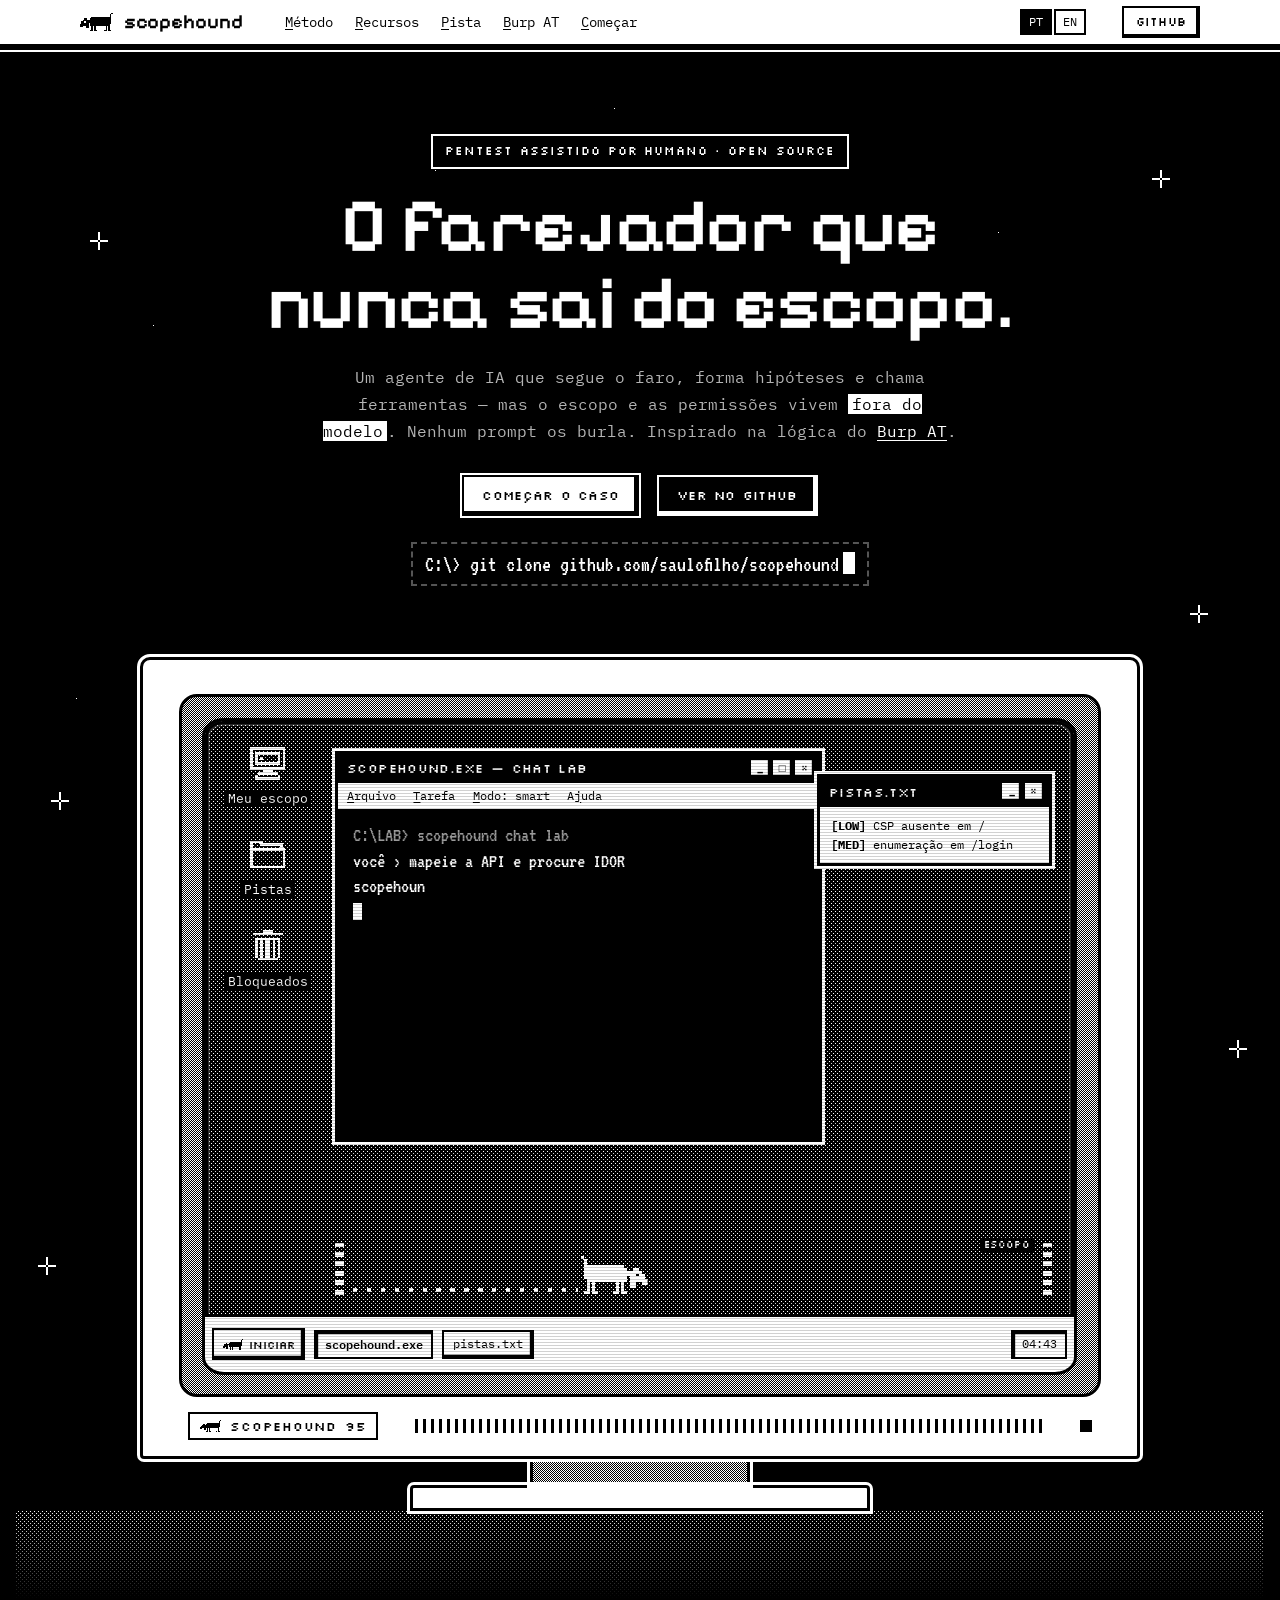
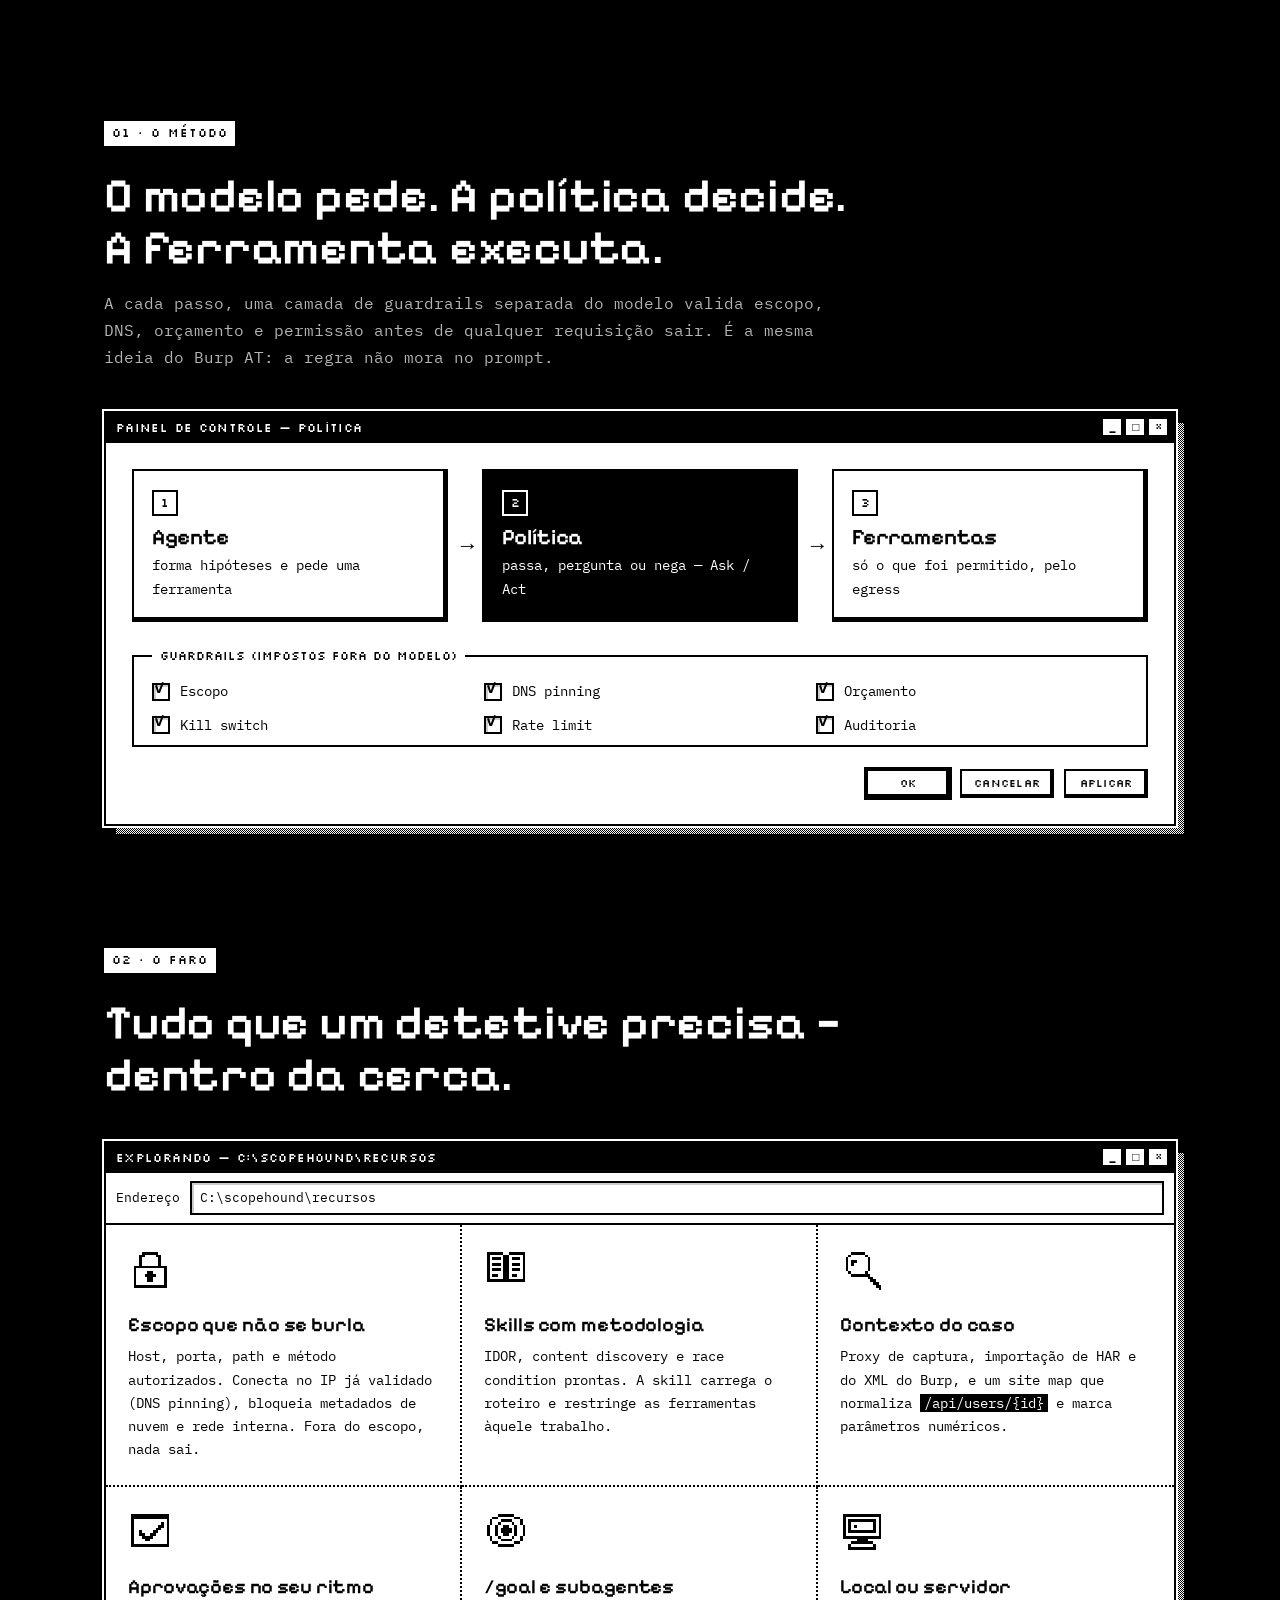
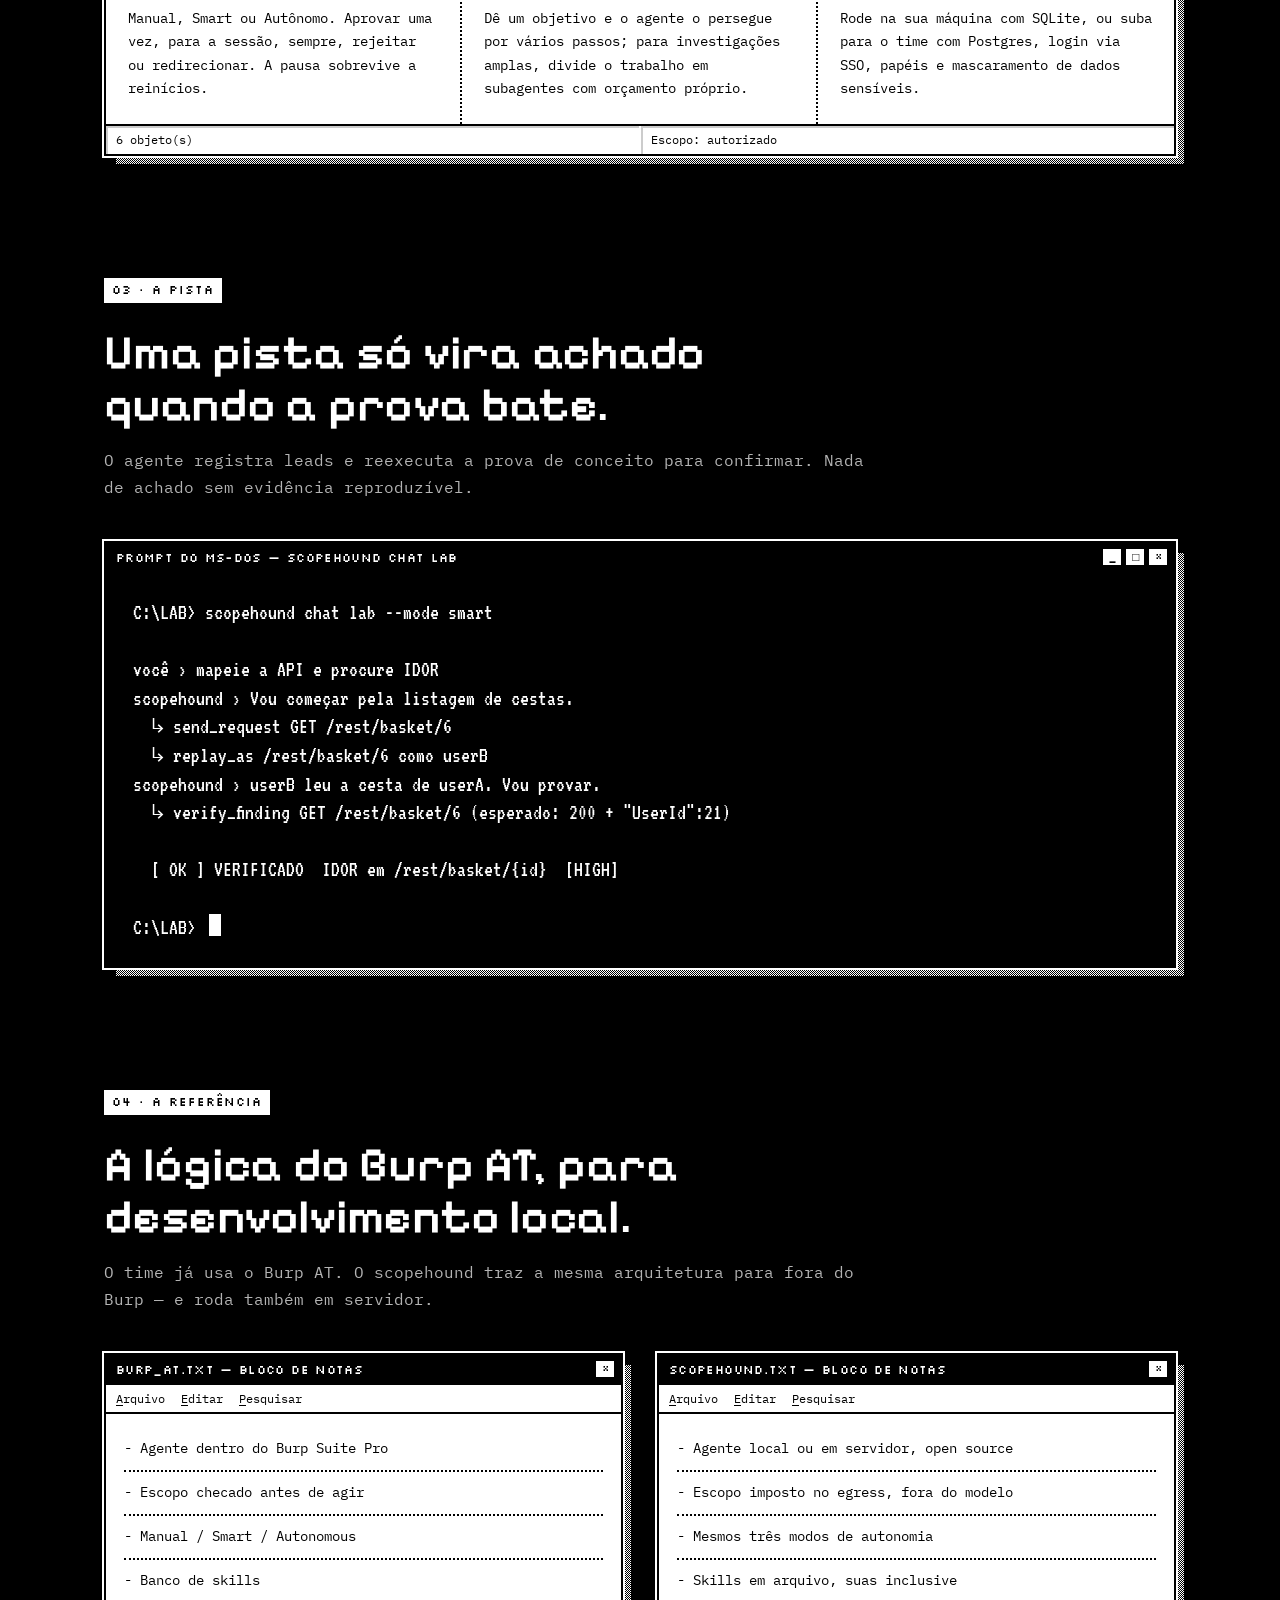
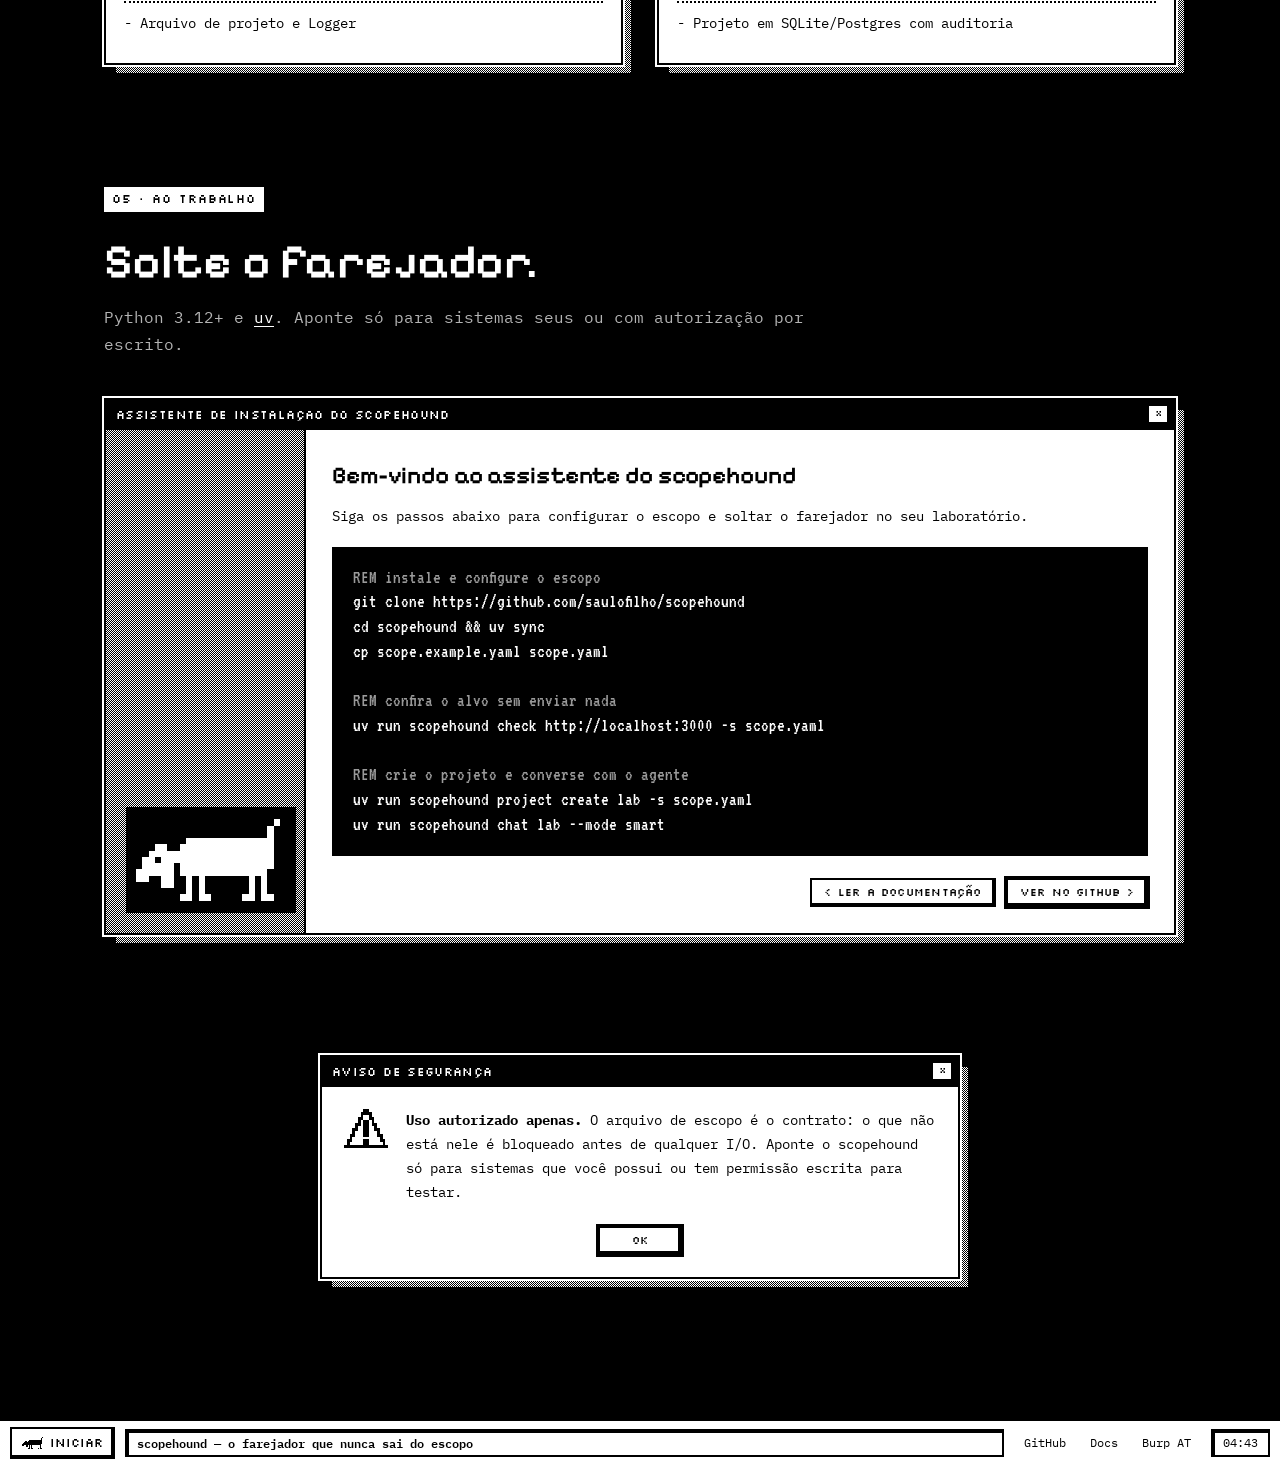
==== commit 9c95bea8: "docs: README em inglês e site bilíngue (pt/en) README.en.md completo e cruzado com o README pt. Site" ====
--- a/docs/index.html
+++ b/docs/index.html
@@ -32,6 +32,9 @@
     <a href="#burp"><u>B</u>urp AT</a>
     <a href="#comecar"><u>C</u>omeçar</a>
   </nav>
+  <span class="lang-switch" aria-label="Idioma">
+    <strong>PT</strong><a href="en/">EN</a>
+  </span>
   <a class="btn95 small" href="https://github.com/saulofilho/scopehound">GitHub</a>
 </header>
 
--- a/docs/styles.css
+++ b/docs/styles.css
@@ -101,7 +101,7 @@
 .menubar nav { display: flex; gap: 2px; margin-left: 8px; }
 .menubar nav a { color: var(--k); text-decoration: none; font: 400 14px/1 var(--mono); padding: 8px 10px; }
 .menubar nav a:hover { background: var(--k); color: var(--w); }
-.menubar .btn95 { margin-left: auto; }
+.menubar .btn95 { margin-left: 12px; }
 
 /* ---------- hero ---------- */
 .hero { position: relative; padding: 88px 16px 0; text-align: center; overflow: hidden; }
@@ -355,3 +355,11 @@
   .neck, .base { height: 16px; }
   .sparkle { display: none; }
 }
+
+/* seletor de idioma */
+.lang-switch { display: inline-flex; gap: 2px; margin-left: auto; font: 400 12px/1 var(--mono); align-items: center; }
+.menubar .btn95 { margin-left: 12px; }
+.lang-switch strong, .lang-switch a { padding: 5px 7px; border: 2px solid var(--k); }
+.lang-switch strong { background: var(--k); color: var(--w); font-weight: 400; }
+.lang-switch a { color: var(--k); text-decoration: none; }
+.lang-switch a:hover { background: var(--k); color: var(--w); }
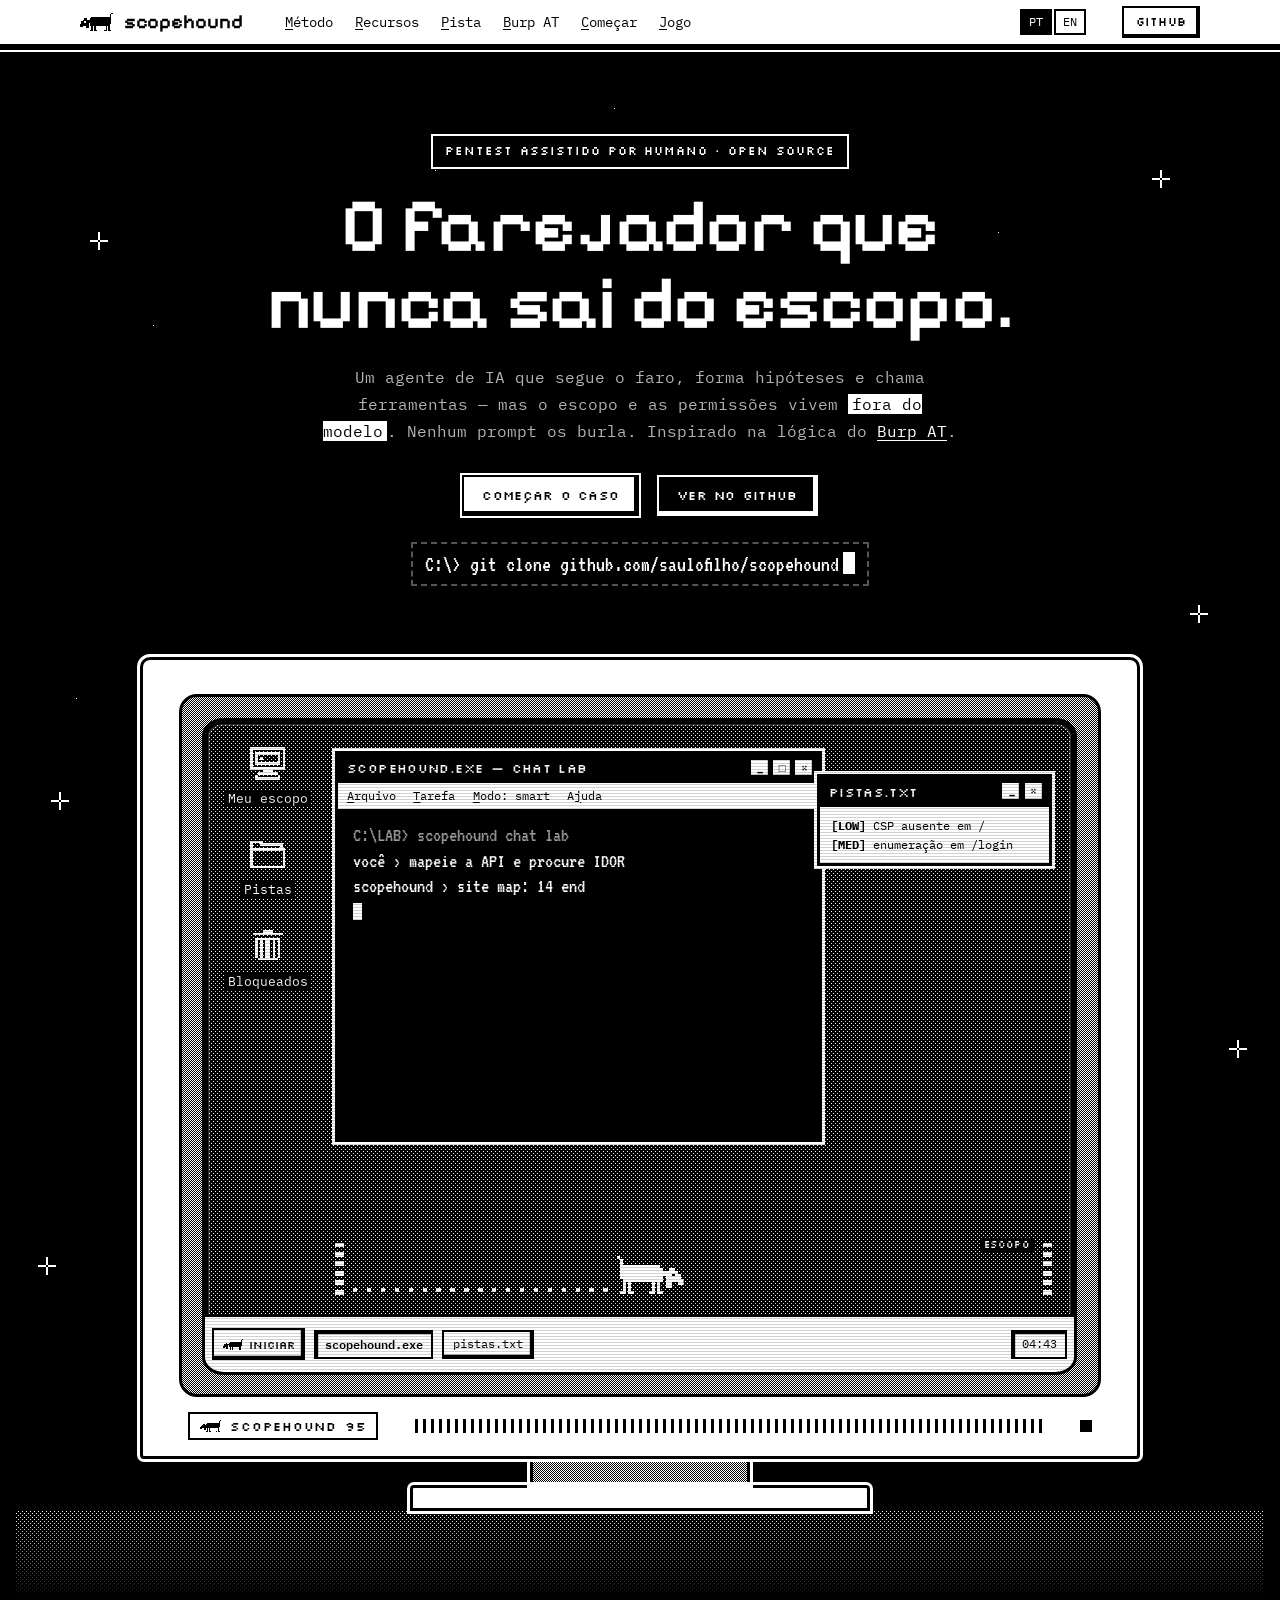
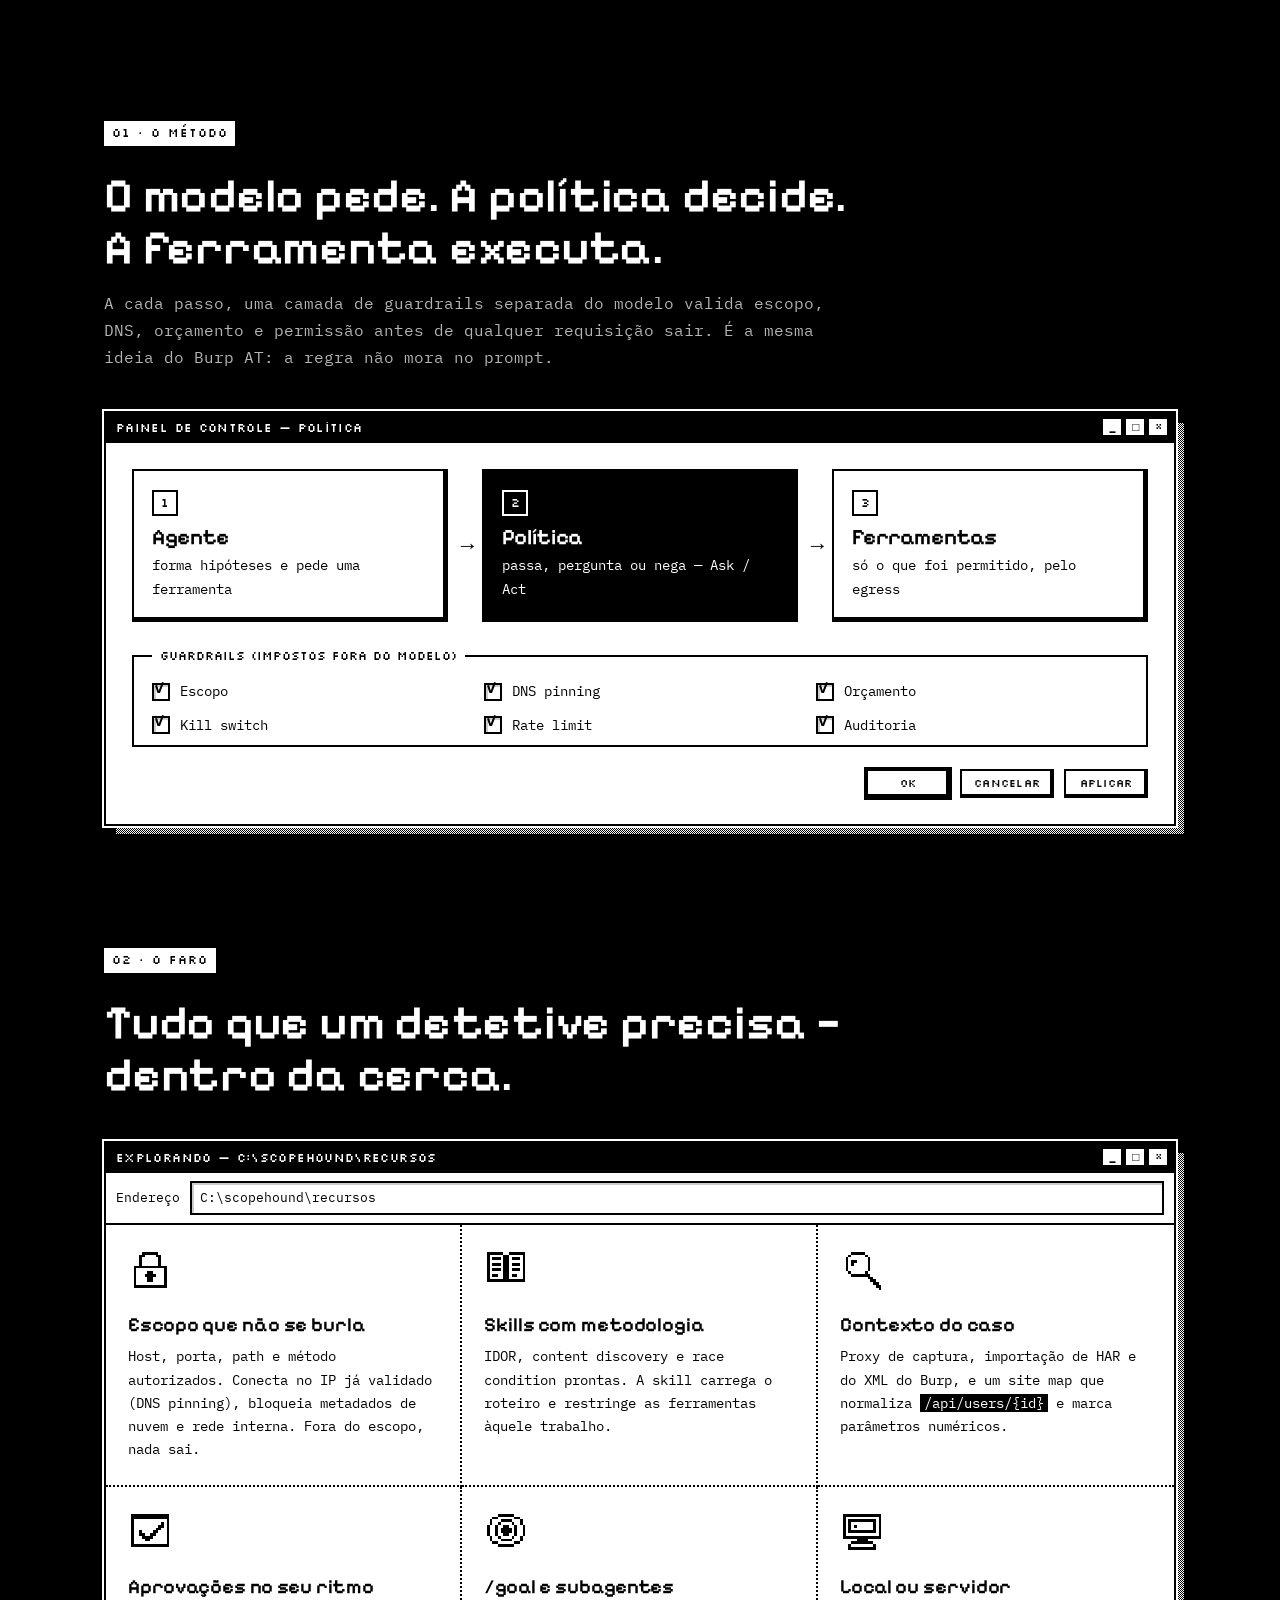
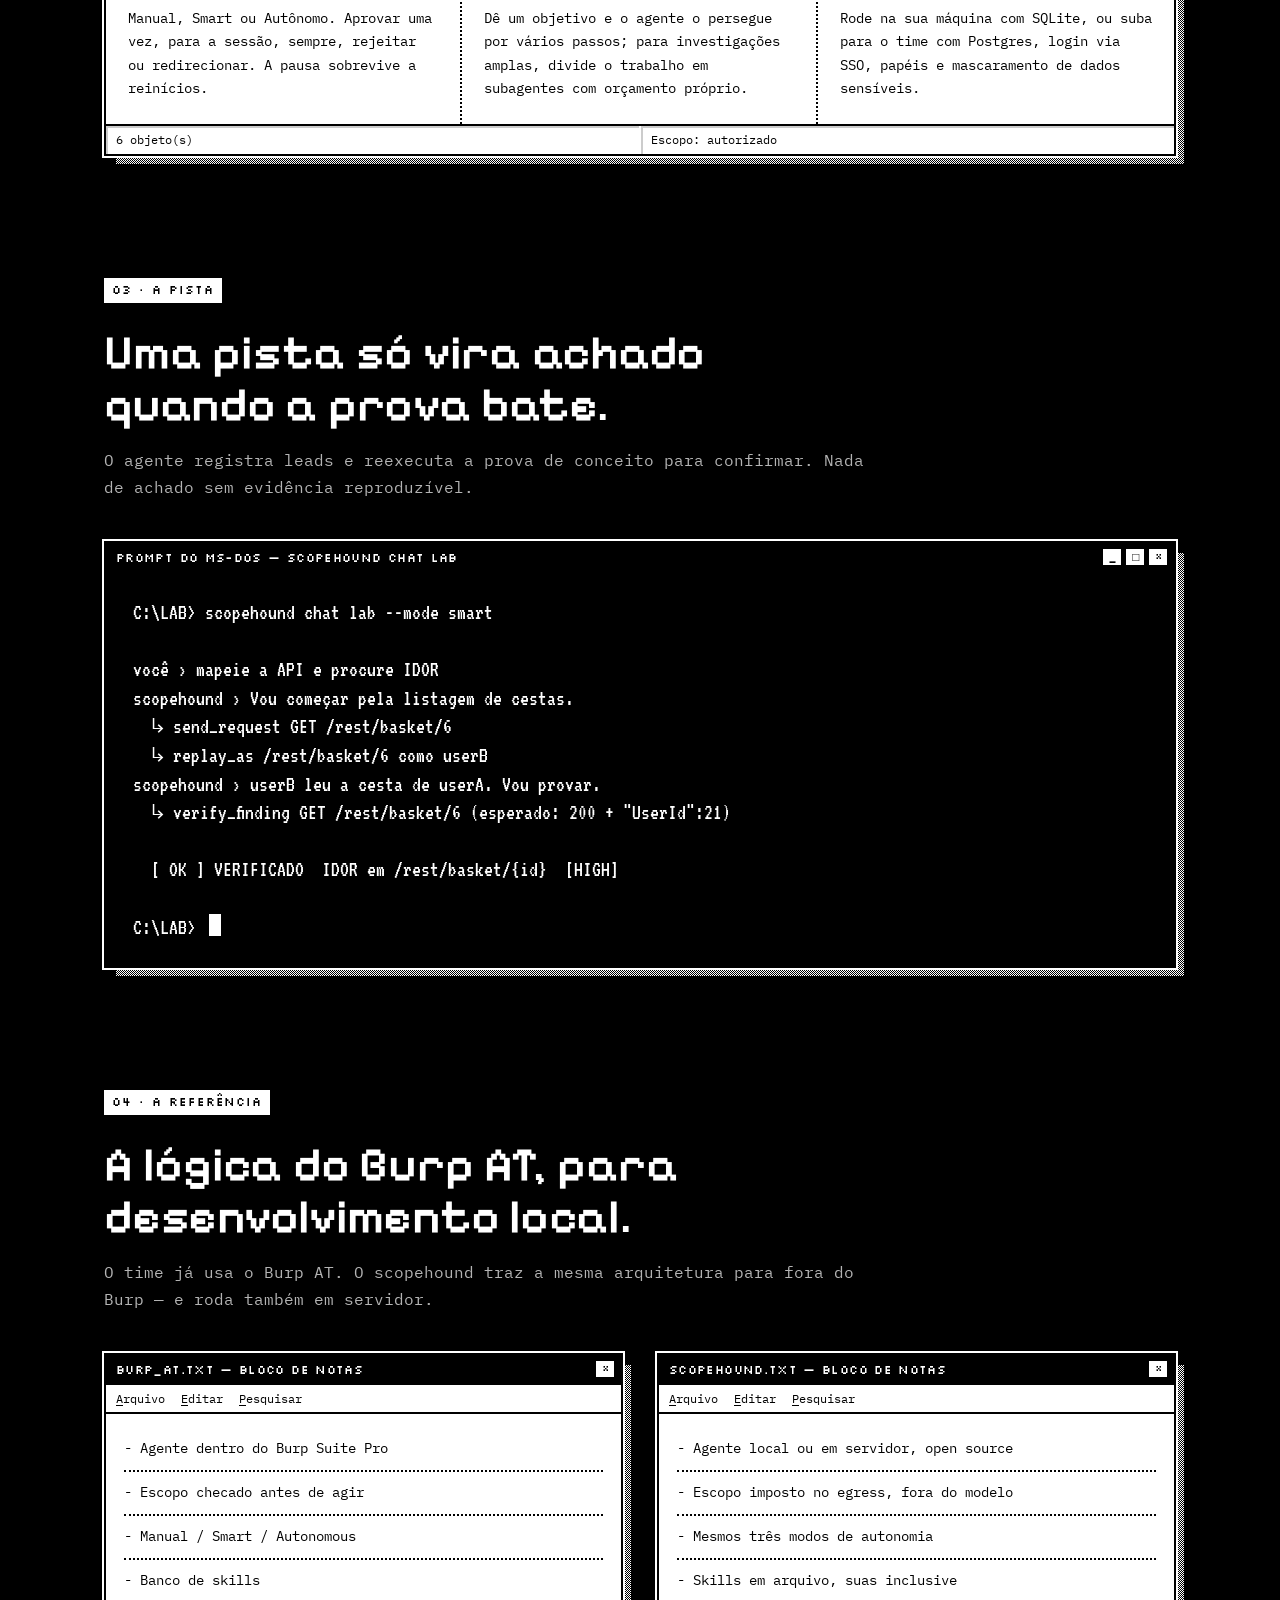
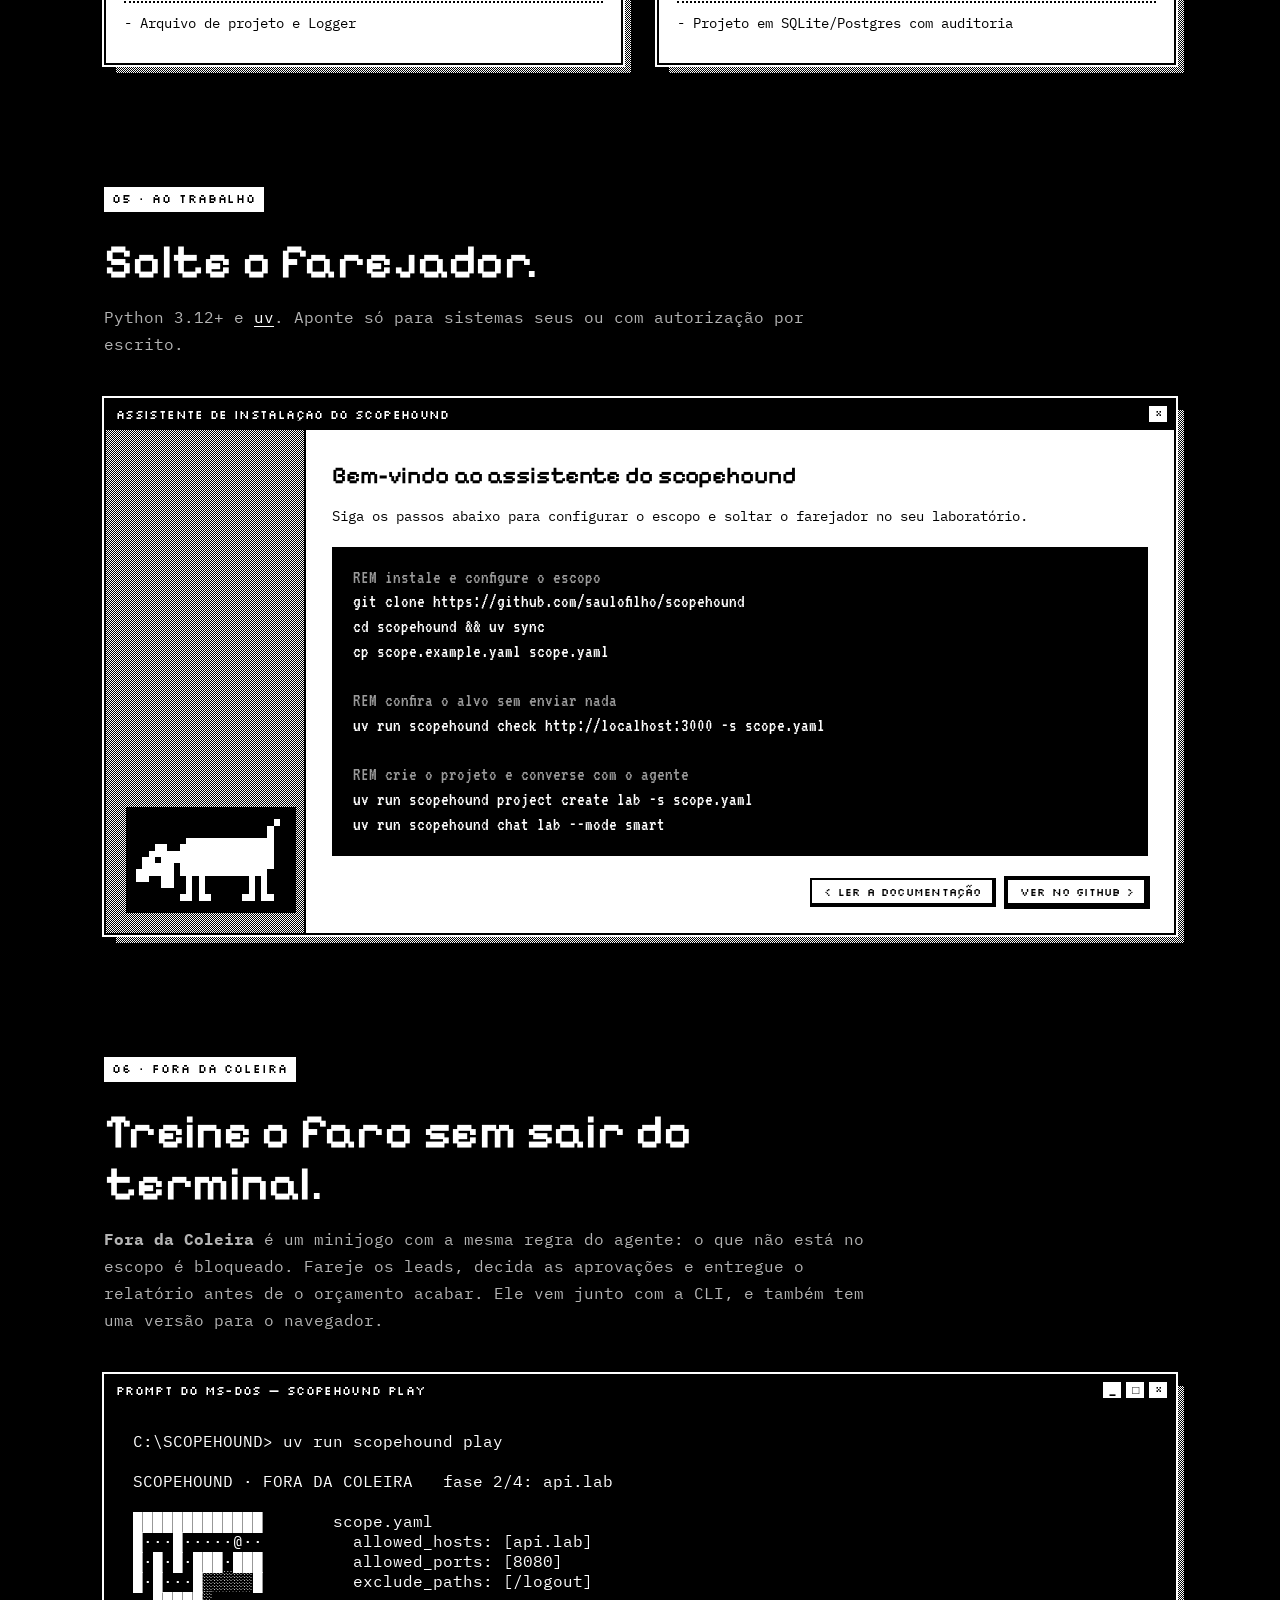
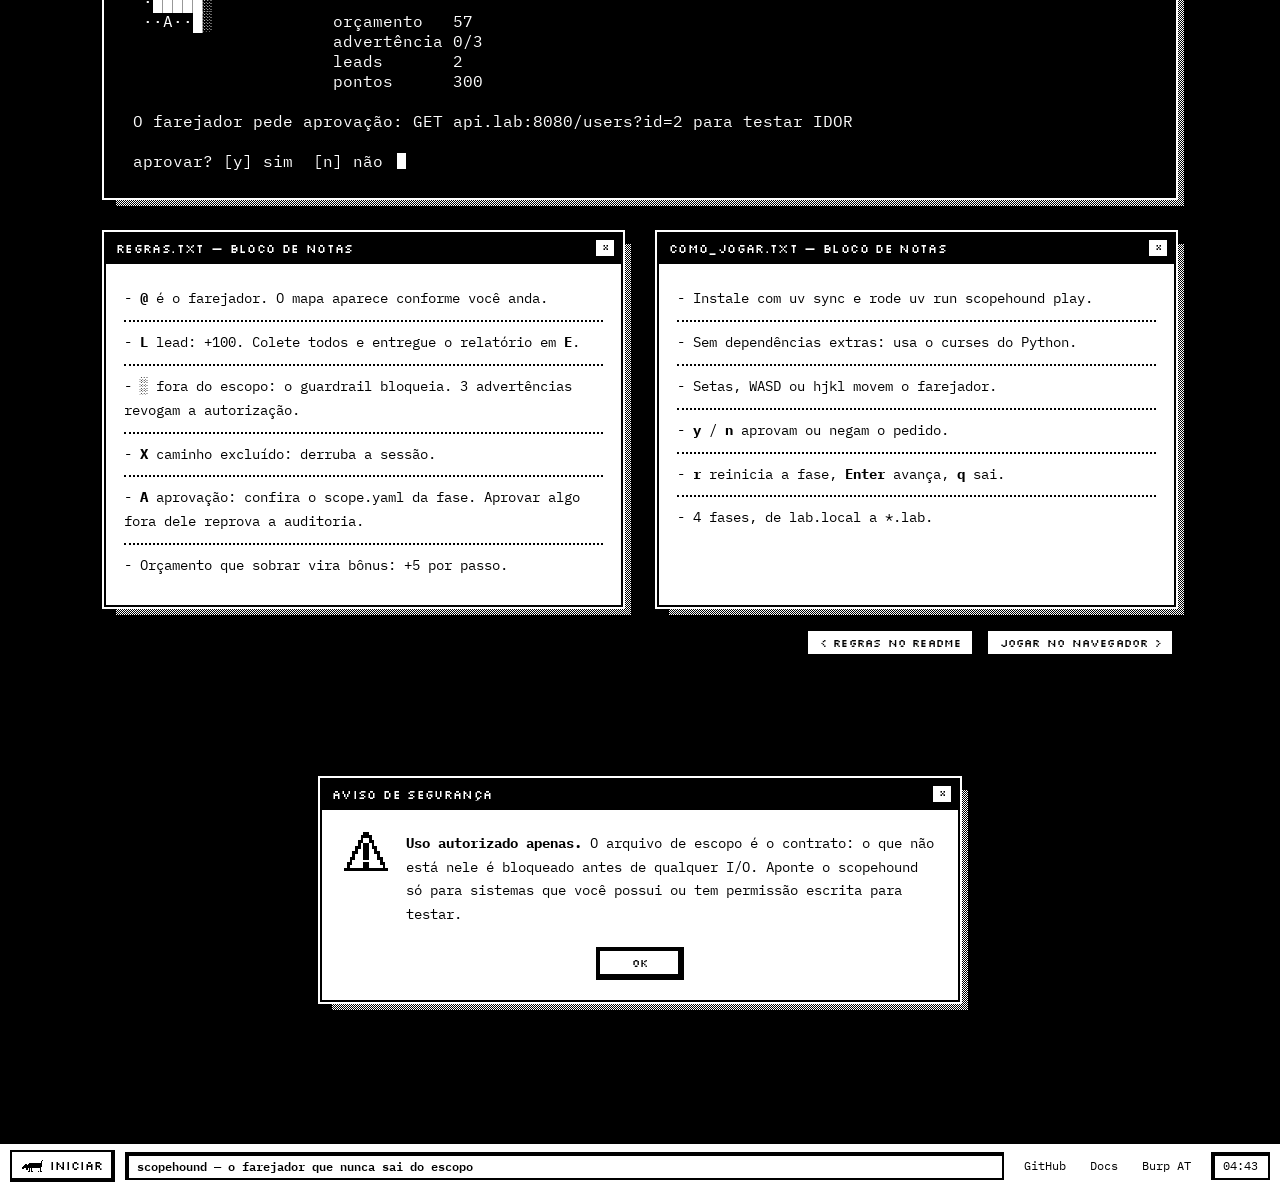
==== commit 46691021: "docs: minijogo Fora da Coleira no README e no site Seção nova no README (pt/en) e no site, com link " ====
--- a/docs/index.html
+++ b/docs/index.html
@@ -31,6 +31,7 @@
     <a href="#pista"><u>P</u>ista</a>
     <a href="#burp"><u>B</u>urp AT</a>
     <a href="#comecar"><u>C</u>omeçar</a>
+    <a href="#jogo"><u>J</u>ogo</a>
   </nav>
   <span class="lang-switch" aria-label="Idioma">
     <strong>PT</strong><a href="en/">EN</a>
@@ -259,6 +260,62 @@
     </div>
   </section>
 
+  <section class="sec" id="jogo">
+    <header class="sec-head">
+      <p class="kicker">06 · fora da coleira</p>
+      <h2>Treine o faro sem sair do terminal.</h2>
+      <p><b>Fora da Coleira</b> é um minijogo com a mesma regra do agente: o que não está no escopo é bloqueado. Fareje os leads, decida as aprovações e entregue o relatório antes de o orçamento acabar. Ele vem junto com a CLI, e também tem uma versão para o navegador.</p>
+    </header>
+    <div class="win big">
+      <div class="title"><span>Prompt do MS-DOS — scopehound play</span><b class="ctl" aria-hidden="true"><i>_</i><i>□</i><i>×</i></b></div>
+      <pre class="dos game" role="img" aria-label="Tela do jogo Fora da Coleira no terminal: o farejador pede aprovação para uma ação">C:\SCOPEHOUND&gt; uv run scopehound play
+
+SCOPEHOUND · FORA DA COLEIRA   fase 2/4: api.lab
+
+█████████████       scope.yaml
+█···█·····@··         allowed_hosts: [api.lab]
+█·█·█·███·███         allowed_ports: [8080]
+█·█···█░░░░░█         exclude_paths: [/logout]
+ ·█████░
+ ··A··█░            orçamento   57
+                    advertência 0/3
+                    leads       2
+                    pontos      300
+
+O farejador pede aprovação: GET api.lab:8080/users?id=2 para testar IDOR
+
+aprovar? [y] sim  [n] não <span class="caret"></span></pre>
+    </div>
+    <div class="pair">
+      <div class="win">
+        <div class="title"><span>regras.txt — Bloco de notas</span><b class="ctl" aria-hidden="true"><i>×</i></b></div>
+        <ul class="note">
+          <li><b>@</b> é o farejador. O mapa aparece conforme você anda.</li>
+          <li><b>L</b> lead: +100. Colete todos e entregue o relatório em <b>E</b>.</li>
+          <li><b>░</b> fora do escopo: o guardrail bloqueia. 3 advertências revogam a autorização.</li>
+          <li><b>X</b> caminho excluído: derruba a sessão.</li>
+          <li><b>A</b> aprovação: confira o <code>scope.yaml</code> da fase. Aprovar algo fora dele reprova a auditoria.</li>
+          <li>Orçamento que sobrar vira bônus: +5 por passo.</li>
+        </ul>
+      </div>
+      <div class="win">
+        <div class="title"><span>como_jogar.txt — Bloco de notas</span><b class="ctl" aria-hidden="true"><i>×</i></b></div>
+        <ul class="note">
+          <li>Instale com <code>uv sync</code> e rode <code>uv run scopehound play</code>.</li>
+          <li>Sem dependências extras: usa o <code>curses</code> do Python.</li>
+          <li>Setas, WASD ou hjkl movem o farejador.</li>
+          <li><b>y</b> / <b>n</b> aprovam ou negam o pedido.</li>
+          <li><b>r</b> reinicia a fase, <b>Enter</b> avança, <b>q</b> sai.</li>
+          <li>4 fases, de <code>lab.local</code> a <code>*.lab</code>.</li>
+        </ul>
+      </div>
+    </div>
+    <div class="pane-btns">
+      <a class="btn95 tiny" href="https://github.com/saulofilho/scopehound#minijogo-fora-da-coleira">&lt; Regras no README</a>
+      <a class="btn95 tiny default" href="game/">Jogar no navegador &gt;</a>
+    </div>
+  </section>
+
   <section class="sec">
     <div class="win alert" role="note">
       <div class="title"><span>Aviso de segurança</span><b class="ctl" aria-hidden="true"><i>×</i></b></div>
--- a/docs/styles.css
+++ b/docs/styles.css
@@ -363,3 +363,9 @@
 .lang-switch strong { background: var(--k); color: var(--w); font-weight: 400; }
 .lang-switch a { color: var(--k); text-decoration: none; }
 .lang-switch a:hover { background: var(--k); color: var(--w); }
+
+/* seção do minijogo: janela grande seguida de um par de janelas */
+.win.big + .pair { margin-top: 34px; }
+/* VT323 não tem os blocos █ ░ do jogo; Plex Mono mantém o mapa alinhado */
+.dos.game { font: 400 16px/1.25 var(--mono); }
+@media (max-width: 720px) { .dos.game { font-size: 12px; } }
